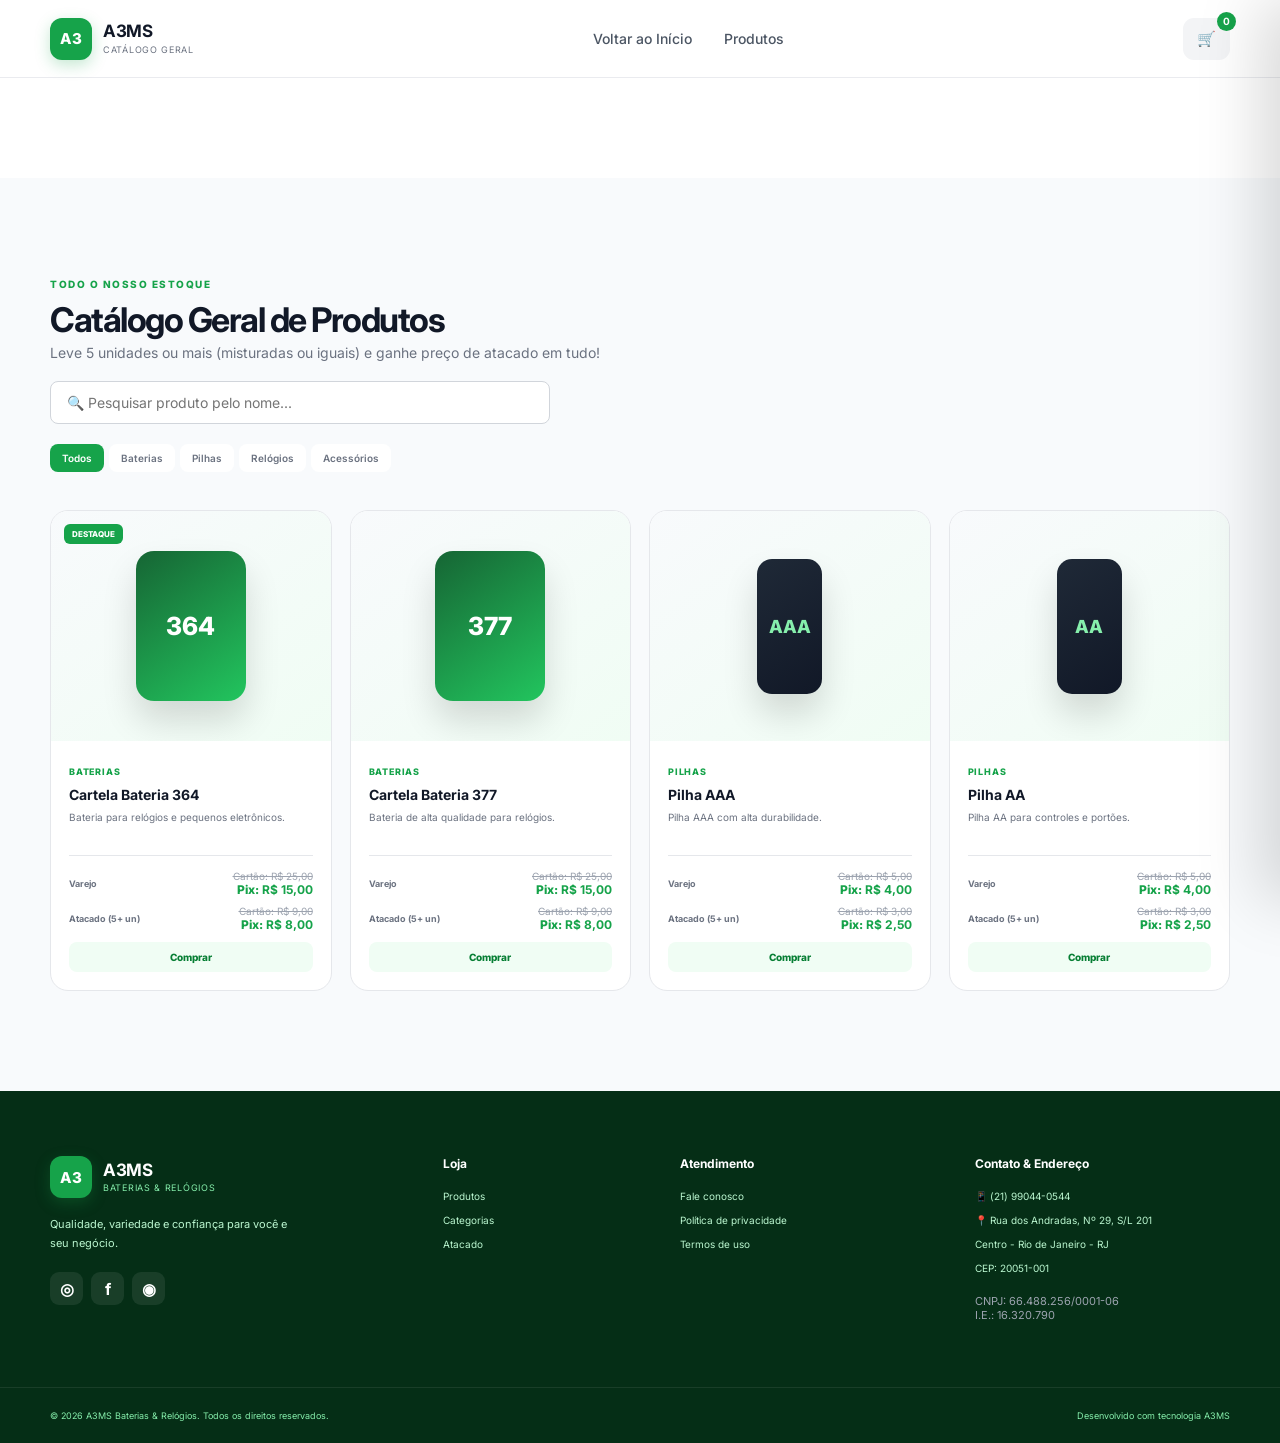
==== catalogo.html @ 42a54cc1 "Add files via upload" ====
<!DOCTYPE html>
<html lang="pt-BR">

<head>
    <meta charset="UTF-8">
    <meta name="viewport" content="width=device-width, initial-scale=1.0">
    <meta name="description" content="Catálogo Geral - A3MS Baterias e Relógios">
    <meta name="theme-color" content="#16a34a">

    <title>Catálogo Geral - A3MS Baterias & Relógios</title>

    <link rel="preconnect" href="https://fonts.googleapis.com">
    <link rel="preconnect" href="https://fonts.gstatic.com" crossorigin>
    <link href="https://fonts.googleapis.com/css2?family=Inter:wght@400;500;600;700;800&display=swap" rel="stylesheet">

    <link rel="stylesheet" href="style.css">
</head>

<body>

    <!-- HEADER -->
    <header class="header">
        <div class="container header-content">

            <a href="index.html" class="logo">
                <div class="logo-icon">A3</div>
                <div>
                    <strong>A3MS</strong>
                    <span>Catálogo Geral</span>
                </div>
            </a>

            <nav class="nav">
                <a href="index.html">Voltar ao Início</a>
                <a href="#produtos">Produtos</a>
            </nav>

            <div class="header-actions">
                <button class="cart-button" id="openCart">
                    🛒
                    <span class="cart-count" id="cartCount">0</span>
                </button>
            </div>

        </div>
    </header>

    <main id="produtos" style="padding-top: 100px;">

        <!-- SEÇÃO DE CATÁLOGO COM BARRA DE PESQUISA -->
        <section class="products section">

            <div class="container">

                <div class="section-heading" style="flex-direction: column; align-items: flex-start; gap: 20px;">
                    
                    <div>
                        <span class="section-label">TODO O NOSSO ESTOQUE</span>
                        <h2>Catálogo Geral de Produtos</h2>
                        <p style="color: #6b7280; font-size: 14px; margin-top: 4px;">
                            Leve 5 unidades ou mais (misturadas ou iguais) e ganhe preço de atacado em tudo!
                        </p>
                    </div>

                    <!-- BARRA DE PESQUISA DIRETA NO TOPO DO CATÁLOGO -->
                    <div style="width: 100%; max-width: 500px; position: relative;">
                        <input type="text" id="catalogoSearch" placeholder="🔍 Pesquisar produto pelo nome..." 
                            style="width: 100%; padding: 12px 16px; border: 1px solid #d1d5db; border-radius: 8px; font-size: 14px; outline: none; background: #fff;"
                            autocomplete="off">
                    </div>

                    <!-- FILTROS DE CATEGORIA -->
                    <div class="product-filters">
                        <button class="filter active" data-filter="todos">Todos</button>
                        <button class="filter" data-filter="baterias">Baterias</button>
                        <button class="filter" data-filter="pilhas">Pilhas</button>
                        <button class="filter" data-filter="relogios">Relógios</button>
                        <button class="filter" data-filter="acessorios">Acessórios</button>
                    </div>

                </div>


                <!-- =======================================================
                     LISTA DE PRODUTOS CADASTRADOS MANUALMENTE
                     (Para adicionar novos, basta duplicar o <article class="product-card">)
                ======================================================== -->
                <div class="products-grid" id="productsGrid">

                    <!-- PRODUTO 1 -->
                    <article class="product-card" data-category="baterias" data-name="Cartela Bateria 364">
                        <div class="product-image">
                            <span class="product-tag">Destaque</span>
                            <div class="product-placeholder battery-product"><span>364</span></div>
                            <button class="quick-add" data-id="1" title="Adicionar">+</button>
                        </div>
                        <div class="product-info">
                            <span class="product-category">Baterias</span>
                            <h3>Cartela Bateria 364</h3>
                            <p class="product-description">Bateria para relógios e pequenos eletrônicos.</p>
                            <div class="product-bottom">
                                <div class="price-container">
                                    <div class="price-type">
                                        <small>Varejo</small>
                                        <div class="price-box">
                                            <span class="price-card">Cartão: R$ 25,00</span>
                                            <span class="price-pix">Pix: <strong>R$ 15,00</strong></span>
                                        </div>
                                    </div>
                                    <div class="price-type">
                                        <small>Atacado (5+ un)</small>
                                        <div class="price-box">
                                            <span class="price-card">Cartão: R$ 9,00</span>
                                            <span class="price-pix">Pix: <strong>R$ 8,00</strong></span>
                                        </div>
                                    </div>
                                </div>
                                <button class="add-cart" data-id="1">Comprar</button>
                            </div>
                        </div>
                    </article>

                    <!-- PRODUTO 2 -->
                    <article class="product-card" data-category="baterias" data-name="Cartela Bateria 377">
                        <div class="product-image">
                            <div class="product-placeholder battery-product"><span>377</span></div>
                            <button class="quick-add" data-id="2" title="Adicionar">+</button>
                        </div>
                        <div class="product-info">
                            <span class="product-category">Baterias</span>
                            <h3>Cartela Bateria 377</h3>
                            <p class="product-description">Bateria de alta qualidade para relógios.</p>
                            <div class="product-bottom">
                                <div class="price-container">
                                    <div class="price-type">
                                        <small>Varejo</small>
                                        <div class="price-box">
                                            <span class="price-card">Cartão: R$ 25,00</span>
                                            <span class="price-pix">Pix: <strong>R$ 15,00</strong></span>
                                        </div>
                                    </div>
                                    <div class="price-type">
                                        <small>Atacado (5+ un)</small>
                                        <div class="price-box">
                                            <span class="price-card">Cartão: R$ 9,00</span>
                                            <span class="price-pix">Pix: <strong>R$ 8,00</strong></span>
                                        </div>
                                    </div>
                                </div>
                                <button class="add-cart" data-id="2">Comprar</button>
                            </div>
                        </div>
                    </article>

                    <!-- PRODUTO 3 -->
                    <article class="product-card" data-category="pilhas" data-name="Pilha AAA">
                        <div class="product-image">
                            <div class="product-placeholder aa-product"><span>AAA</span></div>
                            <button class="quick-add" data-id="7" title="Adicionar">+</button>
                        </div>
                        <div class="product-info">
                            <span class="product-category">Pilhas</span>
                            <h3>Pilha AAA</h3>
                            <p class="product-description">Pilha AAA com alta durabilidade.</p>
                            <div class="product-bottom">
                                <div class="price-container">
                                    <div class="price-type">
                                        <small>Varejo</small>
                                        <div class="price-box">
                                            <span class="price-card">Cartão: R$ 5,00</span>
                                            <span class="price-pix">Pix: <strong>R$ 4,00</strong></span>
                                        </div>
                                    </div>
                                    <div class="price-type">
                                        <small>Atacado (5+ un)</small>
                                        <div class="price-box">
                                            <span class="price-card">Cartão: R$ 3,00</span>
                                            <span class="price-pix">Pix: <strong>R$ 2,50</strong></span>
                                        </div>
                                    </div>
                                </div>
                                <button class="add-cart" data-id="7">Comprar</button>
                            </div>
                        </div>
                    </article>

                    <!-- PRODUTO 4 -->
                    <article class="product-card" data-category="pilhas" data-name="Pilha AA">
                        <div class="product-image">
                            <div class="product-placeholder aa-product"><span>AA</span></div>
                            <button class="quick-add" data-id="8" title="Adicionar">+</button>
                        </div>
                        <div class="product-info">
                            <span class="product-category">Pilhas</span>
                            <h3>Pilha AA</h3>
                            <p class="product-description">Pilha AA para controles e portões.</p>
                            <div class="product-bottom">
                                <div class="price-container">
                                    <div class="price-type">
                                        <small>Varejo</small>
                                        <div class="price-box">
                                            <span class="price-card">Cartão: R$ 5,00</span>
                                            <span class="price-pix">Pix: <strong>R$ 4,00</strong></span>
                                        </div>
                                    </div>
                                    <div class="price-type">
                                        <small>Atacado (5+ un)</small>
                                        <div class="price-box">
                                            <span class="price-card">Cartão: R$ 3,00</span>
                                            <span class="price-pix">Pix: <strong>R$ 2,50</strong></span>
                                        </div>
                                    </div>
                                </div>
                                <button class="add-cart" data-id="8">Comprar</button>
                            </div>
                        </div>
                    </article>

                </div>

            </div>

        </section>

    </main>

    <!-- FOOTER -->
    <footer class="footer">

        <div class="container footer-grid">

            <div class="footer-brand">

                <a href="#" class="logo footer-logo">

                    <div class="logo-icon">A3</div>

                    <div>
                        <strong>A3MS</strong>
                        <span>Baterias & Relógios</span>
                    </div>

                </a>

                <p>
                    Qualidade, variedade e confiança
                    para você e seu negócio.
                </p>

                <div class="socials">
                    <a href="https://instagram.com/A3MSBATERIAS_RELOGIOS" target="_blank" aria-label="Instagram">◎</a>
                    <a href="#" aria-label="Facebook">f</a>
                    <a href="https://wa.me/5521990440544" target="_blank" aria-label="WhatsApp">◉</a>
                </div>

            </div>


            <div class="footer-column">

                <h3>Loja</h3>

                <a href="#produtos">Produtos</a>
                <a href="#categorias">Categorias</a>
                <a href="#atacado">Atacado</a>

            </div>


            <div class="footer-column">

                <h3>Atendimento</h3>

                <a href="https://wa.me/5521990440544" target="_blank">Fale conosco</a>
                <a href="#">Política de privacidade</a>
                <a href="#">Termos de uso</a>

            </div>


            <div class="footer-column">

                <h3>Contato & Endereço</h3>

                <span>📱 (21) 99044-0544</span>
                <span>📍 Rua dos Andradas, Nº 29, S/L 201</span>
                <span>Centro - Rio de Janeiro - RJ</span>
                <span>CEP: 20051-001</span>
                <small style="display: block; margin-top: 8px; color: #9ca3af; font-size: 11px;">
                    CNPJ: 66.488.256/0001-06<br>
                    I.E.: 16.320.790
                </small>

            </div>

        </div>


        <div class="footer-bottom">

            <div class="container">

                <p>
                    © 2026 A3MS Baterias & Relógios. Todos os direitos reservados.
                </p>

                <p>
                    Desenvolvido com tecnologia A3MS
                </p>

            </div>

        </div>

    </footer>

    <!-- CART SIDEBAR -->
    <div class="cart-overlay" id="cartOverlay"></div>
    <aside class="cart-sidebar" id="cartSidebar">
        <div class="cart-header">
            <div>
                <span class="section-label">SEU PEDIDO</span>
                <h2>Carrinho</h2>
            </div>
            <button id="closeCart" class="close-cart">×</button>
        </div>
        <div class="cart-items" id="cartItems">
            <div class="empty-cart">
                <div class="empty-cart-icon">🛒</div>
                <h3>Seu carrinho está vazio</h3>
                <p>Adicione produtos para começar sua compra.</p>
                <button class="btn btn-primary" id="continueShopping">Continuar comprando</button>
            </div>
        </div>
        <div class="cart-footer">
            <div id="paymentSelectionContainer" style="margin-bottom: 12px; display: none;">
                <p style="font-size: 12px; font-weight: 600; margin-bottom: 6px; color: #374151;">Forma de pagamento:</p>
                <div style="display: flex; gap: 8px;">
                    <button type="button" id="payPixBtn" onclick="setPaymentMethod('pix')" style="flex: 1; padding: 8px; font-size: 12px; font-weight: 600; border: 1px solid #d1d5db; border-radius: 6px; background: #f3f4f6; color: #374151; cursor: pointer;">Pix / Dinheiro</button>
                    <button type="button" id="payCardBtn" onclick="setPaymentMethod('cartao')" style="flex: 1; padding: 8px; font-size: 12px; font-weight: 600; border: 1px solid #d1d5db; border-radius: 6px; background: #f3f4f6; color: #374151; cursor: pointer;">Cartão</button>
                </div>
            </div>
            <div class="cart-total">
                <span>Total</span>
                <strong id="cartTotal">R$ 0,00</strong>
            </div>
            <button class="checkout-btn" id="checkoutButton">Finalizar no WhatsApp</button>
        </div>
    </aside>

    <div class="toast" id="toast">
        <span>✓</span>
        <p>Produto adicionado ao carrinho!</p>
    </div>

    <!-- SCRIPT PRINCIPAL E SCRIPT ESPECÍFICO DE BUSCA DO CATÁLOGO -->
    <script src="script.js"></script>
    <script>
        // Script exclusivo para a barra de pesquisa do catálogo funcionar instantaneamente ao digitar
        const catalogoSearch = document.getElementById('catalogoSearch');
        if (catalogoSearch) {
            catalogoSearch.addEventListener('input', (e) => {
                const termo = e.target.value.toLowerCase().trim();
                const cards = document.querySelectorAll('#productsGrid .product-card');

                cards.forEach(card => {
                    const nome = card.getAttribute('data-name').toLowerCase();
                    const descricao = card.querySelector('.product-description').textContent.toLowerCase();
                    
                    if (nome.includes(termo) || descricao.includes(termo)) {
                        card.style.display = 'flex';
                    } else {
                        card.style.display = 'none';
                    }
                });
            });
        }
    </script>

</body>
</html>
---- style.css ----
:root {
    --green: #16a34a;
    --green-dark: #087f35;
    --green-light: #dcfce7;
    --green-soft: #f0fdf4;

    --black: #111827;
    --gray-900: #1f2937;
    --gray-700: #374151;
    --gray-600: #4b5563;
    --gray-500: #6b7280;
    --gray-400: #9ca3af;
    --gray-300: #d1d5db;
    --gray-200: #e5e7eb;
    --gray-100: #f3f4f6;

    --white: #ffffff;

    --shadow-sm: 0 2px 10px rgba(0, 0, 0, 0.05);
    --shadow: 0 10px 35px rgba(0, 0, 0, 0.08);
    --shadow-lg: 0 20px 60px rgba(0, 0, 0, 0.13);

    --radius: 18px;
    --transition: 0.25s ease;
}

* {
    margin: 0;
    padding: 0;
    box-sizing: border-box;
}

html {
    scroll-behavior: smooth;
}

body {
    font-family: "Inter", sans-serif;
    background: var(--white);
    color: var(--black);
    overflow-x: hidden;
}

button,
input {
    font-family: inherit;
}

button {
    cursor: pointer;
}

a {
    text-decoration: none;
    color: inherit;
}

.container {
    width: min(1180px, calc(100% - 40px));
    margin: 0 auto;
}

.section {
    padding: 100px 0;
}


/* =========================
   HEADER
========================= */

.header {
    position: sticky;
    top: 0;
    z-index: 1000;
    height: 78px;
    background: rgba(255, 255, 255, 0.95);
    backdrop-filter: blur(15px);
    border-bottom: 1px solid rgba(229, 231, 235, 0.8);
}

.header-content {
    height: 100%;
    display: flex;
    align-items: center;
    justify-content: space-between;
    gap: 30px;
}

.logo {
    display: flex;
    align-items: center;
    gap: 11px;
    flex-shrink: 0;
}

.logo-icon {
    width: 42px;
    height: 42px;
    border-radius: 12px;
    background: var(--green);
    color: white;
    display: flex;
    justify-content: center;
    align-items: center;
    font-weight: 800;
    font-size: 15px;
    box-shadow: 0 5px 15px rgba(22, 163, 74, 0.25);
}

.logo div:last-child {
    display: flex;
    flex-direction: column;
}

.logo strong {
    font-size: 17px;
    line-height: 1.1;
    letter-spacing: -0.4px;
}

.logo span {
    font-size: 9px;
    color: var(--gray-500);
    text-transform: uppercase;
    letter-spacing: 0.7px;
    margin-top: 3px;
}

.nav {
    display: flex;
    align-items: center;
    gap: 32px;
}

.nav a {
    color: var(--gray-600);
    font-size: 14px;
    font-weight: 500;
    transition: var(--transition);
}

.nav a:hover {
    color: var(--green);
}

.header-actions {
    display: flex;
    align-items: center;
    gap: 10px;
}

.search-button,
.cart-button {
    border: 0;
    background: var(--gray-100);
    color: var(--gray-700);
    height: 42px;
    border-radius: 11px;
    padding: 0 13px;
    display: flex;
    align-items: center;
    gap: 7px;
    font-size: 15px;
    transition: var(--transition);
}

.search-button:hover,
.cart-button:hover {
    background: var(--green-light);
    color: var(--green-dark);
}

.cart-button {
    position: relative;
    padding: 0 14px;
}

.cart-count {
    position: absolute;
    top: -6px;
    right: -6px;
    min-width: 19px;
    height: 19px;
    border-radius: 50%;
    background: var(--green);
    color: white;
    display: flex;
    justify-content: center;
    align-items: center;
    font-size: 10px;
    font-weight: 700;
}

.menu-button {
    display: none;
    width: 42px;
    height: 42px;
    border: 0;
    border-radius: 11px;
    background: var(--gray-100);
    font-size: 20px;
}


/* =========================
   MOBILE MENU
========================= */

.mobile-menu {
    display: none;
    position: fixed;
    top: 78px;
    left: 0;
    width: 100%;
    z-index: 999;
    background: white;
    border-bottom: 1px solid var(--gray-200);
    padding: 20px;
    box-shadow: var(--shadow);
}

.mobile-menu.active {
    display: flex;
    flex-direction: column;
}

.mobile-menu a {
    padding: 14px;
    border-radius: 10px;
    font-weight: 600;
}

.mobile-menu a:hover {
    background: var(--green-soft);
    color: var(--green);
}


/* =========================
   HERO
========================= */

.hero {
    min-height: 650px;
    background:
        radial-gradient(circle at 80% 40%, rgba(22, 163, 74, 0.10), transparent 30%),
        linear-gradient(180deg, #ffffff 0%, #f8fffa 100%);
    display: flex;
    align-items: center;
    overflow: hidden;
}

.hero-content {
    display: grid;
    grid-template-columns: 1fr 0.9fr;
    align-items: center;
    gap: 50px;
}

.hero-text {
    padding: 70px 0;
}

.hero-badge {
    display: inline-flex;
    align-items: center;
    gap: 8px;
    background: var(--green-light);
    color: var(--green-dark);
    padding: 8px 13px;
    border-radius: 50px;
    font-size: 12px;
    font-weight: 700;
    margin-bottom: 22px;
}

.pulse {
    width: 7px;
    height: 7px;
    background: var(--green);
    border-radius: 50%;
    box-shadow: 0 0 0 5px rgba(22, 163, 74, 0.12);
}

.hero h1 {
    max-width: 650px;
    font-size: clamp(44px, 5vw, 68px);
    line-height: 1.04;
    letter-spacing: -3px;
    font-weight: 800;
}

.hero h1 span {
    color: var(--green);
}

.hero p {
    max-width: 540px;
    margin-top: 24px;
    color: var(--gray-600);
    line-height: 1.8;
    font-size: 16px;
}

.hero-buttons {
    display: flex;
    align-items: center;
    gap: 12px;
    margin-top: 32px;
}

.btn {
    display: inline-flex;
    align-items: center;
    justify-content: center;
    gap: 10px;
    min-height: 48px;
    padding: 0 22px;
    border-radius: 12px;
    border: 1px solid transparent;
    font-size: 13px;
    font-weight: 700;
    transition: var(--transition);
}

.btn-primary {
    color: white;
    background: var(--green);
    box-shadow: 0 8px 22px rgba(22, 163, 74, 0.20);
}

.btn-primary:hover {
    background: var(--green-dark);
    transform: translateY(-2px);
    box-shadow: 0 12px 28px rgba(22, 163, 74, 0.28);
}

.btn-outline {
    color: var(--gray-700);
    border-color: var(--gray-300);
    background: white;
}

.btn-outline:hover {
    color: var(--green);
    border-color: var(--green);
}

.hero-info {
    display: flex;
    gap: 28px;
    margin-top: 38px;
}

.hero-info div {
    display: flex;
    align-items: center;
    gap: 8px;
    color: var(--gray-500);
    font-size: 11px;
}

.hero-info strong {
    color: var(--green);
}


/* HERO VISUAL */

.hero-visual {
    height: 500px;
    position: relative;
    display: flex;
    align-items: center;
    justify-content: center;
}

.hero-circle {
    position: absolute;
    width: 400px;
    height: 400px;
    border-radius: 50%;
    background: linear-gradient(145deg, #dcfce7, #f0fdf4);
    box-shadow:
        inset 0 0 0 1px rgba(22, 163, 74, 0.08),
        0 30px 80px rgba(22, 163, 74, 0.12);
}

.battery-card {
    position: absolute;
    width: 150px;
    height: 280px;
    border-radius: 23px;
    transform: rotate(-12deg);
    box-shadow: 0 30px 50px rgba(0, 0, 0, 0.18);
}

.battery-top {
    width: 54px;
    height: 20px;
    position: absolute;
    top: -12px;
    left: 50%;
    transform: translateX(-50%);
    border-radius: 6px 6px 2px 2px;
    background: #cbd5e1;
}

.battery-body {
    height: 100%;
    border-radius: 23px;
    padding: 50px 18px;
    display: flex;
    flex-direction: column;
    justify-content: center;
    text-align: center;
    background: linear-gradient(160deg, #166534, #16a34a);
    color: white;
}

.battery-body span {
    font-size: 12px;
    font-weight: 800;
    letter-spacing: 2px;
}

.battery-body strong {
    font-size: 27px;
    margin: 10px 0;
}

.battery-body small {
    font-size: 7px;
    opacity: 0.8;
    letter-spacing: 1px;
}

.battery-back {
    margin-left: -190px;
    margin-top: -30px;
    transform: rotate(-22deg);
    opacity: 0.9;
}

.battery-front {
    z-index: 3;
    margin-left: 70px;
    margin-top: 50px;
    transform: rotate(12deg);
}

.battery-front .battery-body {
    background: linear-gradient(160deg, #052e16, #15803d);
}

.floating-tag {
    position: absolute;
    z-index: 5;
    background: white;
    padding: 11px 15px;
    border-radius: 12px;
    box-shadow: var(--shadow);
    display: flex;
    align-items: center;
    gap: 8px;
    font-size: 11px;
    font-weight: 700;
    color: var(--gray-700);
    animation: float 4s ease-in-out infinite;
}

.tag-one {
    top: 70px;
    right: 30px;
}

.tag-two {
    bottom: 80px;
    left: 25px;
    animation-delay: 1s;
}

@keyframes float {
    0%, 100% {
        transform: translateY(0);
    }

    50% {
        transform: translateY(-10px);
    }
}


/* =========================
   BENEFITS
========================= */

.benefits {
    border-top: 1px solid var(--gray-200);
    border-bottom: 1px solid var(--gray-200);
    background: white;
}

.benefits-grid {
    display: grid;
    grid-template-columns: repeat(4, 1fr);
}

.benefit {
    display: flex;
    align-items: center;
    gap: 13px;
    padding: 25px 20px;
    border-right: 1px solid var(--gray-200);
}

.benefit:first-child {
    padding-left: 0;
}

.benefit:last-child {
    border-right: 0;
}

.benefit-icon {
    width: 40px;
    height: 40px;
    flex-shrink: 0;
    background: var(--green-soft);
    border-radius: 11px;
    display: flex;
    justify-content: center;
    align-items: center;
    font-size: 17px;
}

.benefit div:last-child {
    display: flex;
    flex-direction: column;
    gap: 4px;
}

.benefit strong {
    font-size: 12px;
}

.benefit span {
    font-size: 10px;
    color: var(--gray-500);
}


/* =========================
   SECTION HEADING
========================= */

.section-heading {
    display: flex;
    align-items: flex-end;
    justify-content: space-between;
    gap: 30px;
    margin-bottom: 38px;
}

.section-label {
    color: var(--green);
    font-size: 10px;
    font-weight: 800;
    letter-spacing: 1.5px;
    display: block;
    margin-bottom: 9px;
}

.section-label.light {
    color: #86efac;
}

.section-heading h2 {
    font-size: 34px;
    letter-spacing: -1.5px;
}

.see-all {
    color: var(--green);
    font-size: 12px;
    font-weight: 700;
}


/* =========================
   CATEGORIES
========================= */

.categories {
    background: white;
}

.categories-grid {
    display: grid;
    grid-template-columns: repeat(4, 1fr);
    gap: 15px;
}

.category-card {
    position: relative;
    text-align: left;
    min-height: 150px;
    border: 1px solid var(--gray-200);
    border-radius: var(--radius);
    background: white;
    padding: 20px;
    display: flex;
    flex-direction: column;
    justify-content: space-between;
    transition: var(--transition);
    overflow: hidden;
}

.category-card::after {
    content: "";
    position: absolute;
    width: 100px;
    height: 100px;
    border-radius: 50%;
    right: -50px;
    top: -50px;
    background: var(--green-soft);
    transition: var(--transition);
}

.category-card:hover {
    border-color: rgba(22, 163, 74, 0.35);
    transform: translateY(-5px);
    box-shadow: var(--shadow);
}

.category-card:hover::after {
    transform: scale(2);
}

.category-icon {
    position: relative;
    z-index: 2;
    width: 45px;
    height: 45px;
    border-radius: 13px;
    background: var(--green-soft);
    display: flex;
    justify-content: center;
    align-items: center;
    font-size: 21px;
    margin-bottom: 15px;
}

.category-card h3 {
    position: relative;
    z-index: 2;
    font-size: 14px;
    margin-bottom: 5px;
}

.category-card p {
    position: relative;
    z-index: 2;
    color: var(--gray-500);
    font-size: 10px;
}

.category-arrow {
    position: absolute;
    right: 20px;
    bottom: 19px;
    z-index: 3;
    color: var(--green);
    font-weight: 700;
}


/* =========================
   PRODUCTS
========================= */

.products {
    background: #f8fafc;
}

.product-filters {
    display: flex;
    gap: 5px;
    flex-wrap: wrap;
}

.filter {
    border: 0;
    background: white;
    color: var(--gray-500);
    padding: 8px 12px;
    border-radius: 8px;
    font-size: 10px;
    font-weight: 600;
    transition: var(--transition);
}

.filter:hover,
.filter.active {
    background: var(--green);
    color: white;
}

.products-grid {
    display: grid;
    grid-template-columns: repeat(4, 1fr);
    gap: 18px;
}

.product-card {
    background: white;
    border: 1px solid var(--gray-200);
    border-radius: var(--radius);
    overflow: hidden;
    transition: var(--transition);
}

.product-card:hover {
    transform: translateY(-5px);
    box-shadow: var(--shadow);
    border-color: rgba(22, 163, 74, 0.18);
}

.product-card.hidden {
    display: none;
}

.product-image {
    height: 230px;
    position: relative;
    background: linear-gradient(145deg, #f8fafc, #f0fdf4);
    display: flex;
    justify-content: center;
    align-items: center;
    overflow: hidden;
}

.product-tag {
    position: absolute;
    top: 13px;
    left: 13px;
    background: var(--green);
    color: white;
    padding: 5px 8px;
    border-radius: 6px;
    font-size: 8px;
    font-weight: 800;
    text-transform: uppercase;
    z-index: 3;
}

.product-placeholder {
    width: 110px;
    height: 150px;
    border-radius: 18px;
    display: flex;
    align-items: center;
    justify-content: center;
    font-weight: 800;
    box-shadow: 0 20px 35px rgba(0, 0, 0, 0.14);
    transition: var(--transition);
}

.product-card:hover .product-placeholder {
    transform: scale(1.06) rotate(-2deg);
}

.battery-product {
    background: linear-gradient(145deg, #166534, #22c55e);
    color: white;
}

.battery-product span {
    font-size: 25px;
}

.aa-product {
    width: 65px;
    height: 135px;
    border-radius: 15px;
    background: linear-gradient(145deg, #1f2937, #111827);
    color: #86efac;
}

.aa-product span {
    font-size: 18px;
}

.watch-product {
    width: 120px;
    height: 150px;
    border-radius: 45%;
    background: linear-gradient(145deg, #d1d5db, #6b7280);
    color: white;
    font-size: 50px;
}

.strap-product {
    width: 75px;
    height: 170px;
    border-radius: 25px;
    background: linear-gradient(90deg, #111827, #374151, #111827);
    color: white;
    font-size: 28px;
}

.box-product {
    width: 145px;
    height: 105px;
    border-radius: 15px;
    background: linear-gradient(145deg, #064e3b, #10b981);
    color: white;
    font-size: 38px;
}

.quick-add {
    position: absolute;
    right: 13px;
    bottom: 13px;
    width: 34px;
    height: 34px;
    border: 0;
    border-radius: 50%;
    background: white;
    color: var(--green);
    box-shadow: var(--shadow);
    font-size: 21px;
    line-height: 1;
    transition: var(--transition);
    opacity: 0;
    transform: translateY(5px);
}

.product-card:hover .quick-add {
    opacity: 1;
    transform: translateY(0);
}

.quick-add:hover {
    background: var(--green);
    color: white;
}

.product-info {
    padding: 18px;
}

.product-category {
    color: var(--green);
    font-size: 9px;
    font-weight: 800;
    text-transform: uppercase;
    letter-spacing: 0.8px;
}

.product-info h3 {
    font-size: 14px;
    margin-top: 7px;
}

.product-description {
    color: var(--gray-500);
    font-size: 10px;
    line-height: 1.5;
    margin-top: 7px;
    min-height: 30px;
}

/* Ajuste do container de preços */
.product-bottom {
    border-top: 1px solid var(--gray-200);
    margin-top: 15px;
    padding-top: 14px;
    display: flex;
    flex-direction: column;
    gap: 10px;
}

.price-container {
    display: flex;
    flex-direction: column;
    gap: 8px;
}

.price-type {
    display: flex;
    justify-content: space-between;
    align-items: center;
}

.price-type small {
    color: var(--gray-500);
    font-size: 9px;
    font-weight: 700;
}

.price-box {
    text-align: right;
}

/* Estilo Cartão (Riscado) */
.price-card {
    display: block;
    color: var(--gray-400);
    font-size: 10px;
    text-decoration: line-through;
}

/* Estilo Pix (Destacado) */
.price-pix {
    display: block;
    color: var(--green);
    font-size: 12px;
    font-weight: 800;
}

.price {
    display: flex;
    flex-direction: column;
}

.price small {
    color: var(--gray-400);
    font-size: 8px;
}

.price strong {
    color: var(--black);
    font-size: 17px;
    margin-top: 3px;
}

.add-cart {
    border: 0;
    background: var(--green-soft);
    color: var(--green-dark);
    padding: 9px 12px;
    border-radius: 8px;
    font-size: 10px;
    font-weight: 800;
    transition: var(--transition);
}

.add-cart:hover {
    background: var(--green);
    color: white;
}


/* =========================
   WHOLESALE
========================= */

.wholesale {
    background: white;
}

.wholesale-box {
    min-height: 420px;
    border-radius: 28px;
    overflow: hidden;
    background: linear-gradient(120deg, #052e16, #14532d);
    color: white;
    display: grid;
    grid-template-columns: 1.2fr 0.8fr;
    position: relative;
}

.wholesale-content {
    padding: 60px;
    position: relative;
    z-index: 2;
}

.wholesale-content h2 {
    font-size: 42px;
    line-height: 1.1;
    letter-spacing: -2px;
    max-width: 550px;
}

.wholesale-content h2 span {
    color: #4ade80;
}

.wholesale-content p {
    max-width: 570px;
    color: #bbf7d0;
    line-height: 1.8;
    font-size: 13px;
    margin-top: 20px;
}

.wholesale-features {
    display: flex;
    flex-direction: column;
    gap: 9px;
    margin-top: 25px;
}

.wholesale-features div {
    color: #dcfce7;
    font-size: 11px;
}

.wholesale-features strong {
    color: #4ade80;
    margin-right: 6px;
}

.whatsapp-btn {
    background: white;
    color: #166534;
    margin-top: 28px;
}

.whatsapp-btn:hover {
    background: #dcfce7;
    transform: translateY(-2px);
}

.wholesale-visual {
    position: relative;
    display: flex;
    align-items: center;
    justify-content: center;
}

.wholesale-circle {
    width: 300px;
    height: 300px;
    border-radius: 50%;
    border: 1px solid rgba(134, 239, 172, 0.18);
    background: rgba(255, 255, 255, 0.04);
    position: relative;
}

.mini-battery,
.mini-watch {
    position: absolute;
    width: 100px;
    height: 100px;
    border-radius: 25px;
    display: flex;
    justify-content: center;
    align-items: center;
    background: rgba(255, 255, 255, 0.1);
    backdrop-filter: blur(8px);
    font-size: 45px;
    box-shadow: 0 20px 30px rgba(0, 0, 0, 0.18);
}

.mini-battery {
    top: 35px;
    left: 35px;
    transform: rotate(-15deg);
}

.mini-watch {
    bottom: 35px;
    right: 35px;
    transform: rotate(15deg);
}

.mini-battery.two {
    top: 100px;
    right: 20px;
    left: auto;
    transform: rotate(15deg);
    width: 70px;
    height: 70px;
    font-size: 30px;
}


/* =========================
   CTA
========================= */

.cta {
    padding-top: 0;
}

.cta-box {
    border: 1px solid var(--gray-200);
    border-radius: 20px;
    padding: 40px;
    display: flex;
    align-items: center;
    justify-content: space-between;
    gap: 30px;
}

.cta-box h2 {
    font-size: 28px;
    margin-bottom: 6px;
}

.cta-box p {
    color: var(--gray-500);
    font-size: 12px;
}


/* =========================
   FOOTER
========================= */

.footer {
    background: #052e16;
    color: white;
}

.footer-grid {
    padding: 65px 0;
    display: grid;
    grid-template-columns: 1.8fr 1fr 1.3fr 1.3fr;
    gap: 40px;
}

.footer-logo {
    color: white;
}

.footer-logo span {
    color: #86efac;
}

.footer-brand p {
    color: #bbf7d0;
    font-size: 11px;
    line-height: 1.7;
    max-width: 250px;
    margin-top: 17px;
}

.socials {
    display: flex;
    gap: 8px;
    margin-top: 20px;
}

.socials a {
    width: 33px;
    height: 33px;
    display: flex;
    justify-content: center;
    align-items: center;
    background: rgba(255, 255, 255, 0.08);
    border-radius: 9px;
    font-weight: 700;
    transition: var(--transition);
}

.socials a:hover {
    background: var(--green);
}

.footer-column {
    display: flex;
    flex-direction: column;
    gap: 12px;
}

.footer-column h3 {
    font-size: 12px;
    margin-bottom: 7px;
}

.footer-column a,
.footer-column span {
    color: #bbf7d0;
    font-size: 10px;
}

.footer-column a:hover {
    color: white;
}

.footer-bottom {
    border-top: 1px solid rgba(255, 255, 255, 0.08);
}

.footer-bottom .container {
    min-height: 55px;
    display: flex;
    align-items: center;
    justify-content: space-between;
    gap: 20px;
}

.footer-bottom p {
    color: #86efac;
    font-size: 9px;
}


/* =========================
   CART
========================= */

.cart-overlay {
    position: fixed;
    inset: 0;
    background: rgba(0, 0, 0, 0.4);
    z-index: 1998;
    opacity: 0;
    visibility: hidden;
    transition: var(--transition);
}

.cart-overlay.active {
    opacity: 1;
    visibility: visible;
}

.cart-sidebar {
    position: fixed;
    z-index: 1999;
    top: 0;
    right: 0;
    height: 100vh;
    width: min(420px, 100%);
    background: white;
    transform: translateX(100%);
    transition: transform 0.35s ease;
    display: flex;
    flex-direction: column;
    box-shadow: -20px 0 60px rgba(0, 0, 0, 0.15);
}

.cart-sidebar.active {
    transform: translateX(0);
}

.cart-header {
    padding: 25px;
    border-bottom: 1px solid var(--gray-200);
    display: flex;
    align-items: center;
    justify-content: space-between;
}

.cart-header h2 {
    font-size: 24px;
}

.close-cart {
    width: 38px;
    height: 38px;
    border: 0;
    background: var(--gray-100);
    border-radius: 10px;
    font-size: 25px;
    color: var(--gray-600);
}

.cart-items {
    flex: 1;
    overflow-y: auto;
    padding: 20px;
}

.empty-cart {
    height: 100%;
    display: flex;
    align-items: center;
    justify-content: center;
    flex-direction: column;
    text-align: center;
    padding: 30px;
}

.empty-cart-icon {
    width: 70px;
    height: 70px;
    border-radius: 50%;
    background: var(--green-soft);
    display: flex;
    justify-content: center;
    align-items: center;
    font-size: 28px;
    margin-bottom: 20px;
}

.empty-cart h3 {
    font-size: 16px;
}

.empty-cart p {
    color: var(--gray-500);
    font-size: 11px;
    margin: 8px 0 20px;
}

.cart-item {
    display: grid;
    grid-template-columns: 60px 1fr auto;
    gap: 12px;
    padding: 14px 0;
    border-bottom: 1px solid var(--gray-200);
}

.cart-item-image {
    width: 60px;
    height: 60px;
    border-radius: 12px;
    background: var(--green-soft);
    display: flex;
    align-items: center;
    justify-content: center;
    font-size: 23px;
}

.cart-item-info h4 {
    font-size: 12px;
}

.cart-item-info p {
    color: var(--green);
    font-size: 11px;
    font-weight: 700;
    margin-top: 4px;
}

.quantity-controls {
    display: flex;
    align-items: center;
    gap: 7px;
    margin-top: 8px;
}

.quantity-controls button {
    width: 23px;
    height: 23px;
    border: 1px solid var(--gray-200);
    background: white;
    border-radius: 6px;
}

.quantity-controls span {
    font-size: 10px;
    min-width: 15px;
    text-align: center;
}

.remove-item {
    border: 0;
    background: transparent;
    color: #ef4444;
    font-size: 11px;
}

.cart-footer {
    padding: 20px;
    border-top: 1px solid var(--gray-200);
}

.cart-total {
    display: flex;
    justify-content: space-between;
    align-items: center;
    margin-bottom: 15px;
}

.cart-total span {
    color: var(--gray-500);
    font-size: 12px;
}

.cart-total strong {
    font-size: 22px;
}

.checkout-btn {
    width: 100%;
    height: 50px;
    border: 0;
    border-radius: 12px;
    background: var(--green);
    color: white;
    font-weight: 800;
}

.checkout-btn:hover {
    background: var(--green-dark);
}

.cart-footer small {
    display: block;
    text-align: center;
    color: var(--gray-400);
    font-size: 9px;
    margin-top: 10px;
}


/* =========================
   SEARCH
========================= */

.search-overlay {
    position: fixed;
    inset: 0;
    z-index: 2000;
    background: rgba(0, 0, 0, 0.5);
    backdrop-filter: blur(5px);
    display: flex;
    justify-content: center;
    align-items: flex-start;
    padding-top: 100px;
    opacity: 0;
    visibility: hidden;
    transition: var(--transition);
}

.search-overlay.active {
    opacity: 1;
    visibility: visible;
}

.search-box {
    position: relative;
    width: min(650px, calc(100% - 30px));
    background: white;
    border-radius: 20px;
    padding: 30px;
    box-shadow: var(--shadow-lg);
}

.search-box h2 {
    font-size: 22px;
    margin-bottom: 20px;
}

.close-search {
    position: absolute;
    top: 20px;
    right: 20px;
    width: 35px;
    height: 35px;
    border: 0;
    border-radius: 9px;
    background: var(--gray-100);
    font-size: 22px;
}

.search-input-wrapper {
    height: 52px;
    border: 1px solid var(--gray-300);
    border-radius: 12px;
    display: flex;
    align-items: center;
    gap: 10px;
    padding: 0 15px;
}

.search-input-wrapper:focus-within {
    border-color: var(--green);
}

.search-input-wrapper span {
    font-size: 20px;
}

.search-input-wrapper input {
    width: 100%;
    height: 100%;
    border: 0;
    outline: 0;
    font-size: 13px;
}

.search-results {
    max-height: 300px;
    overflow-y: auto;
    margin-top: 15px;
}

.search-result {
    display: flex;
    justify-content: space-between;
    align-items: center;
    padding: 12px;
    border-radius: 10px;
    cursor: pointer;
}

.search-result:hover {
    background: var(--green-soft);
}

.search-result strong {
    font-size: 12px;
}

.search-result span {
    color: var(--green);
    font-size: 11px;
    font-weight: 700;
}

.no-results {
    padding: 25px;
    text-align: center;
    color: var(--gray-500);
    font-size: 12px;
}


/* =========================
   WHATSAPP
========================= */

.whatsapp-float {
    position: fixed;
    right: 22px;
    bottom: 22px;
    width: 55px;
    height: 55px;
    z-index: 1000;
    background: #22c55e;
    color: white;
    border-radius: 50%;
    display: flex;
    justify-content: center;
    align-items: center;
    font-size: 23px;
    box-shadow: 0 10px 30px rgba(34, 197, 94, 0.35);
    transition: var(--transition);
}

.whatsapp-float:hover {
    transform: translateY(-4px) scale(1.04);
}


/* =========================
   TOAST
========================= */

.toast {
    position: fixed;
    bottom: 25px;
    left: 50%;
    z-index: 3000;
    transform: translate(-50%, 100px);
    opacity: 0;
    background: #111827;
    color: white;
    border-radius: 12px;
    padding: 13px 17px;
    display: flex;
    align-items: center;
    gap: 9px;
    box-shadow: var(--shadow-lg);
    transition: 0.3s ease;
    pointer-events: none;
}

.toast.active {
    transform: translate(-50%, 0);
    opacity: 1;
}

.toast span {
    width: 22px;
    height: 22px;
    background: var(--green);
    border-radius: 50%;
    display: flex;
    justify-content: center;
    align-items: center;
    font-size: 11px;
}

.toast p {
    font-size: 11px;
}


/* =========================
   RESPONSIVE
========================= */

@media (max-width: 1000px) {

    .nav {
        gap: 18px;
    }

    .products-grid {
        grid-template-columns: repeat(3, 1fr);
    }

    .categories-grid {
        grid-template-columns: repeat(2, 1fr);
    }

    .hero-content {
        grid-template-columns: 1fr 0.8fr;
    }

    .hero h1 {
        font-size: 50px;
    }

    .benefits-grid {
        grid-template-columns: repeat(2, 1fr);
    }

    .benefit:nth-child(2) {
        border-right: 0;
    }

    .benefit:nth-child(3),
    .benefit:nth-child(4) {
        border-top: 1px solid var(--gray-200);
    }

    .wholesale-content {
        padding: 45px;
    }

    .wholesale-content h2 {
        font-size: 34px;
    }
}


@media (max-width: 760px) {

    .container {
        width: min(100% - 28px, 600px);
    }

    .section {
        padding: 70px 0;
    }

    .header {
        height: 70px;
    }

    .nav {
        display: none;
    }

    .menu-button {
        display: block;
    }

    .search-text {
        display: none;
    }

    .search-button,
    .cart-button,
    .menu-button {
        width: 39px;
        height: 39px;
        justify-content: center;
        padding: 0;
    }

    .hero {
        min-height: auto;
    }

    .hero-content {
        grid-template-columns: 1fr;
        gap: 10px;
    }

    .hero-text {
        padding: 70px 0 20px;
    }

    .hero h1 {
        font-size: 45px;
        letter-spacing: -2px;
    }

    .hero-visual {
        height: 390px;
        margin-top: 0;
    }

    .hero-circle {
        width: 300px;
        height: 300px;
    }

    .battery-card {
        width: 110px;
        height: 220px;
    }

    .battery-back {
        margin-left: -130px;
    }

    .battery-front {
        margin-left: 50px;
    }

    .floating-tag {
        font-size: 9px;
    }

    .tag-one {
        right: 0;
    }

    .tag-two {
        left: 0;
    }

    .hero-buttons {
        flex-direction: column;
        align-items: stretch;
    }

    .hero-info {
        flex-direction: column;
        gap: 10px;
    }

    .benefits-grid {
        grid-template-columns: 1fr;
    }

    .benefit,
    .benefit:first-child {
        border-right: 0;
        border-bottom: 1px solid var(--gray-200);
        padding: 17px 0;
    }

    .benefit:last-child {
        border-bottom: 0;
    }

    .section-heading {
        flex-direction: column;
        align-items: flex-start;
    }

    .section-heading h2 {
        font-size: 29px;
    }

    .product-filters {
        width: 100%;
        overflow-x: auto;
        flex-wrap: nowrap;
        padding-bottom: 5px;
    }

    .filter {
        white-space: nowrap;
    }

    .products-grid {
        grid-template-columns: repeat(2, 1fr);
        gap: 12px;
    }

    .product-image {
        height: 190px;
    }

    .product-placeholder {
        transform: scale(0.85);
    }

    .product-info {
        padding: 14px;
    }

    .product-info h3 {
        font-size: 12px;
    }

    .product-description {
        font-size: 9px;
    }

    .price strong {
        font-size: 14px;
    }

    .add-cart {
        padding: 8px 9px;
        font-size: 9px;
    }

    .wholesale-box {
        grid-template-columns: 1fr;
    }

    .wholesale-content {
        padding: 40px 25px;
    }

    .wholesale-content h2 {
        font-size: 32px;
    }

    .wholesale-visual {
        height: 280px;
        padding-bottom: 40px;
    }

    .wholesale-circle {
        width: 220px;
        height: 220px;
    }

    .mini-battery,
    .mini-watch {
        width: 75px;
        height: 75px;
        font-size: 30px;
    }

    .mini-battery {
        top: 25px;
        left: 25px;
    }

    .mini-watch {
        bottom: 25px;
        right: 25px;
    }

    .cta-box {
        padding: 28px;
        flex-direction: column;
        align-items: flex-start;
    }

    .footer-grid {
        grid-template-columns: 1fr 1fr;
    }

    .footer-brand {
        grid-column: 1 / -1;
    }

    .footer-bottom .container {
        padding: 15px 0;
        flex-direction: column;
        align-items: flex-start;
    }

}


@media (max-width: 430px) {

    .logo strong {
        font-size: 15px;
    }

    .logo span {
        font-size: 8px;
    }

    .logo-icon {
        width: 38px;
        height: 38px;
    }

    .hero h1 {
        font-size: 39px;
    }

    .products-grid {
        grid-template-columns: 1fr 1fr;
    }

    .product-image {
        height: 165px;
    }

    .quick-add {
        opacity: 1;
        transform: none;
    }

    .footer-grid {
        grid-template-columns: 1fr;
    }

    .footer-brand {
        grid-column: auto;
    }

    .whatsapp-float {
        width: 50px;
        height: 50px;
        right: 15px;
        bottom: 15px;
    }
}
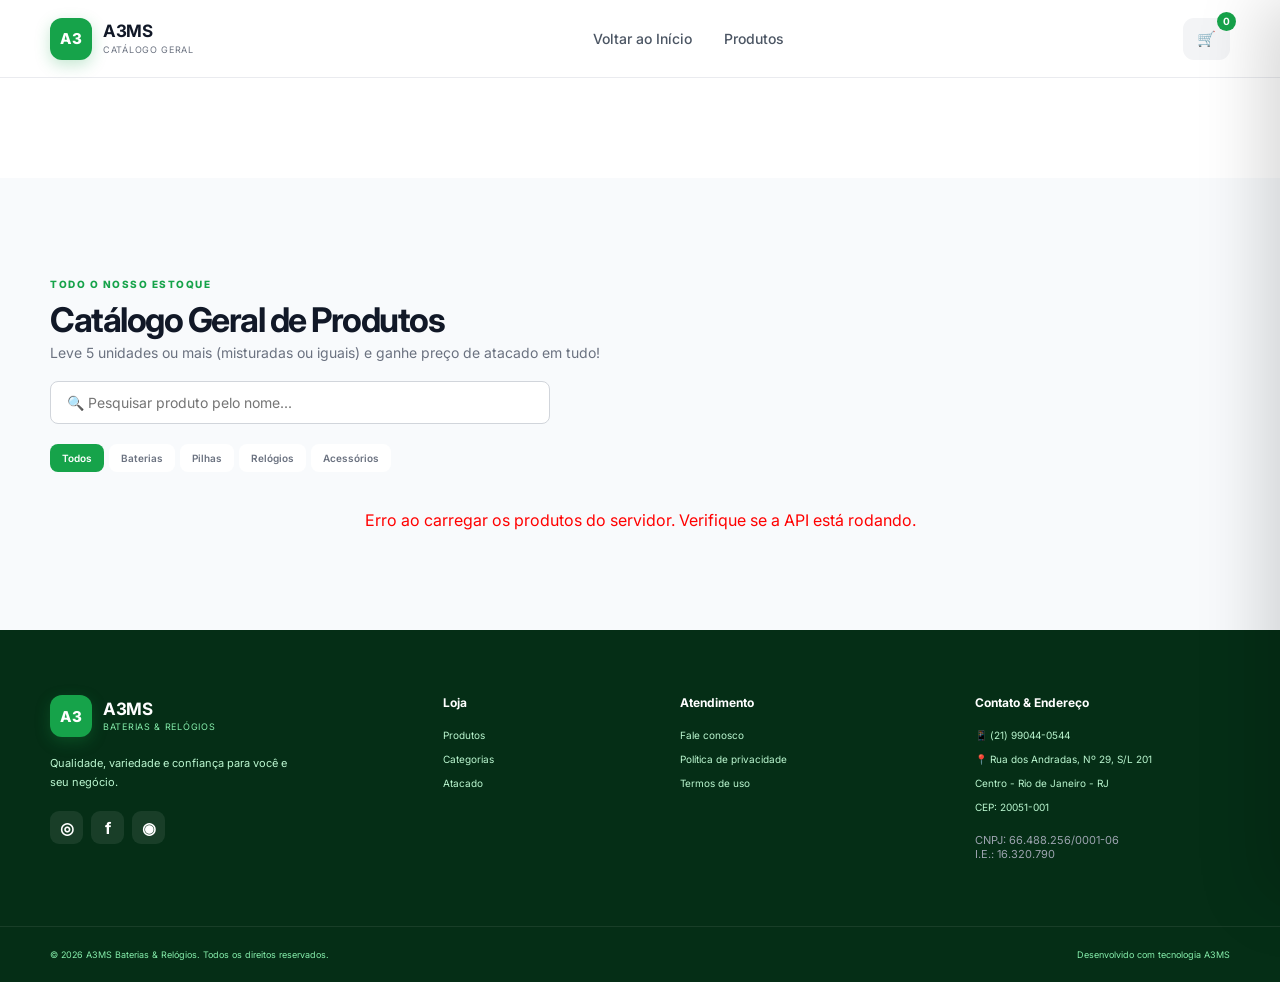
==== commit f901a04f: "Add files via upload" ====
--- a/catalogo.html
+++ b/catalogo.html
@@ -53,7 +53,7 @@
             <div class="container">
 
                 <div class="section-heading" style="flex-direction: column; align-items: flex-start; gap: 20px;">
-                    
+
                     <div>
                         <span class="section-label">TODO O NOSSO ESTOQUE</span>
                         <h2>Catálogo Geral de Produtos</h2>
@@ -64,7 +64,7 @@
 
                     <!-- BARRA DE PESQUISA DIRETA NO TOPO DO CATÁLOGO -->
                     <div style="width: 100%; max-width: 500px; position: relative;">
-                        <input type="text" id="catalogoSearch" placeholder="🔍 Pesquisar produto pelo nome..." 
+                        <input type="text" id="catalogoSearch" placeholder="🔍 Pesquisar produto pelo nome..."
                             style="width: 100%; padding: 12px 16px; border: 1px solid #d1d5db; border-radius: 8px; font-size: 14px; outline: none; background: #fff;"
                             autocomplete="off">
                     </div>
@@ -88,10 +88,17 @@
                 <div class="products-grid" id="productsGrid">
 
                     <!-- PRODUTO 1 -->
+                    <!-- PRODUTO 1 -->
                     <article class="product-card" data-category="baterias" data-name="Cartela Bateria 364">
-                        <div class="product-image">
-                            <span class="product-tag">Destaque</span>
-                            <div class="product-placeholder battery-product"><span>364</span></div>
+                        <div class="product-image"
+                            style="position: relative; overflow: hidden; height: 200px; background: #f3f4f6;">
+                            <span class="product-tag"
+                                style="position: absolute; top: 10px; left: 10px; z-index: 2;">Destaque</span>
+
+                            <!-- IMAGEM REAL DA PASTA -->
+                            <img src="fotosProdutos/364.png" alt="Cartela Bateria 364"
+                                style="width: 100%; height: 100%; object-fit: cover; display: block;">
+
                             <button class="quick-add" data-id="1" title="Adicionar">+</button>
                         </div>
                         <div class="product-info">
@@ -122,8 +129,12 @@
 
                     <!-- PRODUTO 2 -->
                     <article class="product-card" data-category="baterias" data-name="Cartela Bateria 377">
-                        <div class="product-image">
-                            <div class="product-placeholder battery-product"><span>377</span></div>
+                        <div class="product-image"
+                            style="position: relative; overflow: hidden; height: 200px; background: #f3f4f6;">
+                            <!-- IMAGEM REAL DA PASTA -->
+                            <img src="fotosProdutos/377.png" alt="Cartela Bateria 377"
+                                style="width: 100%; height: 100%; object-fit: cover; display: block;">
+
                             <button class="quick-add" data-id="2" title="Adicionar">+</button>
                         </div>
                         <div class="product-info">
@@ -153,65 +164,73 @@
                     </article>
 
                     <!-- PRODUTO 3 -->
-                    <article class="product-card" data-category="pilhas" data-name="Pilha AAA">
-                        <div class="product-image">
-                            <div class="product-placeholder aa-product"><span>AAA</span></div>
-                            <button class="quick-add" data-id="7" title="Adicionar">+</button>
+                    <article class="product-card" data-category="baterias" data-name="Pilha AAA Dura Cell">
+                        <div class="product-image"
+                            style="position: relative; overflow: hidden; height: 200px; background: #f3f4f6;">
+                            <!-- IMAGEM REAL DA PASTA -->
+                            <img src="fotosProdutos/duraaa.png" alt="Cartela Bateria 395"
+                                style="width: 100%; height: 100%; object-fit: cover; display: block;">
+
+                            <button class="quick-add" data-id="3" title="Adicionar">+</button>
                         </div>
                         <div class="product-info">
-                            <span class="product-category">Pilhas</span>
-                            <h3>Pilha AAA</h3>
-                            <p class="product-description">Pilha AAA com alta durabilidade.</p>
+                            <span class="product-category">Baterias</span>
+                            <h3>Pilha DuraCell AAA</h3>
+                            <p class="product-description">Bateria de alta performance.</p>
                             <div class="product-bottom">
                                 <div class="price-container">
                                     <div class="price-type">
                                         <small>Varejo</small>
                                         <div class="price-box">
+                                            <span class="price-card">Cartão: R$ 28,00</span>
+                                            <span class="price-pix">Pix: <strong>R$ 18,00</strong></span>
+                                        </div>
+                                    </div>
+                                    <div class="price-type">
+                                        <small>Atacado (5+ un)</small>
+                                        <div class="price-box">
+                                            <span class="price-card">Cartão: R$ 10,00</span>
+                                            <span class="price-pix">Pix: <strong>R$ 9,00</strong></span>
+                                        </div>
+                                    </div>
+                                </div>
+                                <button class="add-cart" data-id="3">Comprar</button>
+                            </div>
+                        </div>
+                    </article>
+
+                    <!-- PRODUTO 4 -->
+                    <article class="product-card" data-category="baterias" data-name="DuraCell AA">
+                        <div class="product-image"
+                            style="position: relative; overflow: hidden; height: 200px; background: #f3f4f6;">
+                            <!-- IMAGEM REAL DA PASTA -->
+                            <img src="fotosProdutos/duraa.png" alt="Cartela Bateria 2032"
+                                style="width: 100%; height: 100%; object-fit: cover; display: block;">
+
+                            <button class="quick-add" data-id="4" title="Adicionar">+</button>
+                        </div>
+                        <div class="product-info">
+                            <span class="product-category">Baterias</span>
+                            <h3>DuraCell AA</h3>
+                            <p class="product-description">Bateria moeda de lítio de longa duração.</p>
+                            <div class="product-bottom">
+                                <div class="price-container">
+                                    <div class="price-type">
+                                        <small>Varejo</small>
+                                        <div class="price-box">
+                                            <span class="price-card">Cartão: R$ 10,00</span>
+                                            <span class="price-pix">Pix: <strong>R$ 7,00</strong></span>
+                                        </div>
+                                    </div>
+                                    <div class="price-type">
+                                        <small>Atacado (5+ un)</small>
+                                        <div class="price-box">
                                             <span class="price-card">Cartão: R$ 5,00</span>
                                             <span class="price-pix">Pix: <strong>R$ 4,00</strong></span>
                                         </div>
                                     </div>
-                                    <div class="price-type">
-                                        <small>Atacado (5+ un)</small>
-                                        <div class="price-box">
-                                            <span class="price-card">Cartão: R$ 3,00</span>
-                                            <span class="price-pix">Pix: <strong>R$ 2,50</strong></span>
-                                        </div>
-                                    </div>
                                 </div>
-                                <button class="add-cart" data-id="7">Comprar</button>
-                            </div>
-                        </div>
-                    </article>
-
-                    <!-- PRODUTO 4 -->
-                    <article class="product-card" data-category="pilhas" data-name="Pilha AA">
-                        <div class="product-image">
-                            <div class="product-placeholder aa-product"><span>AA</span></div>
-                            <button class="quick-add" data-id="8" title="Adicionar">+</button>
-                        </div>
-                        <div class="product-info">
-                            <span class="product-category">Pilhas</span>
-                            <h3>Pilha AA</h3>
-                            <p class="product-description">Pilha AA para controles e portões.</p>
-                            <div class="product-bottom">
-                                <div class="price-container">
-                                    <div class="price-type">
-                                        <small>Varejo</small>
-                                        <div class="price-box">
-                                            <span class="price-card">Cartão: R$ 5,00</span>
-                                            <span class="price-pix">Pix: <strong>R$ 4,00</strong></span>
-                                        </div>
-                                    </div>
-                                    <div class="price-type">
-                                        <small>Atacado (5+ un)</small>
-                                        <div class="price-box">
-                                            <span class="price-card">Cartão: R$ 3,00</span>
-                                            <span class="price-pix">Pix: <strong>R$ 2,50</strong></span>
-                                        </div>
-                                    </div>
-                                </div>
-                                <button class="add-cart" data-id="8">Comprar</button>
+                                <button class="add-cart" data-id="4">Comprar</button>
                             </div>
                         </div>
                     </article>
@@ -334,10 +353,14 @@
         </div>
         <div class="cart-footer">
             <div id="paymentSelectionContainer" style="margin-bottom: 12px; display: none;">
-                <p style="font-size: 12px; font-weight: 600; margin-bottom: 6px; color: #374151;">Forma de pagamento:</p>
+                <p style="font-size: 12px; font-weight: 600; margin-bottom: 6px; color: #374151;">Forma de pagamento:
+                </p>
                 <div style="display: flex; gap: 8px;">
-                    <button type="button" id="payPixBtn" onclick="setPaymentMethod('pix')" style="flex: 1; padding: 8px; font-size: 12px; font-weight: 600; border: 1px solid #d1d5db; border-radius: 6px; background: #f3f4f6; color: #374151; cursor: pointer;">Pix / Dinheiro</button>
-                    <button type="button" id="payCardBtn" onclick="setPaymentMethod('cartao')" style="flex: 1; padding: 8px; font-size: 12px; font-weight: 600; border: 1px solid #d1d5db; border-radius: 6px; background: #f3f4f6; color: #374151; cursor: pointer;">Cartão</button>
+                    <button type="button" id="payPixBtn" onclick="setPaymentMethod('pix')"
+                        style="flex: 1; padding: 8px; font-size: 12px; font-weight: 600; border: 1px solid #d1d5db; border-radius: 6px; background: #f3f4f6; color: #374151; cursor: pointer;">Pix
+                        / Dinheiro</button>
+                    <button type="button" id="payCardBtn" onclick="setPaymentMethod('cartao')"
+                        style="flex: 1; padding: 8px; font-size: 12px; font-weight: 600; border: 1px solid #d1d5db; border-radius: 6px; background: #f3f4f6; color: #374151; cursor: pointer;">Cartão</button>
                 </div>
             </div>
             <div class="cart-total">
@@ -366,7 +389,7 @@
                 cards.forEach(card => {
                     const nome = card.getAttribute('data-name').toLowerCase();
                     const descricao = card.querySelector('.product-description').textContent.toLowerCase();
-                    
+
                     if (nome.includes(termo) || descricao.includes(termo)) {
                         card.style.display = 'flex';
                     } else {
@@ -378,4 +401,5 @@
     </script>
 
 </body>
+
 </html>
--- a/style.css
+++ b/style.css
@@ -1910,4 +1910,120 @@
         right: 15px;
         bottom: 15px;
     }
+}
+
+/* Estilos da Seção Equipe A3MS e Benefícios */
+.team-section {
+    padding: 40px 20px;
+    text-align: center;
+    background: #121212;
+    color: #ffffff;
+    margin: 0 auto 30px auto;
+    max-width: 1200px;
+    border-radius: 12px;
+    border: 1px solid #2a2a2a;
+    box-shadow: 0 8px 24px rgba(0, 0, 0, 0.4);
+}
+
+.team-section h2 {
+    font-size: 2rem;
+    margin-bottom: 15px;
+    color: #f3f4f6;
+    font-weight: 700;
+}
+
+.team-image-container {
+    max-width: 600px;
+    height: 350px;
+    margin: 0 auto 15px auto;
+    overflow: hidden;
+    border-radius: 8px;
+    box-shadow: 0 4px 12px rgba(0, 0, 0, 0.3);
+    border: 1px solid #333333;
+}
+
+.team-image-container img {
+    width: 100%;
+    height: 100%;
+    display: block;
+    object-fit: cover;
+    transition: transform 0.3s ease;
+}
+
+.team-image-container img:hover {
+    transform: scale(1.02);
+}
+
+.team-subtitle {
+    font-size: 1.1rem;
+    color: #d1d5db;
+    margin-bottom: 25px;
+}
+
+/* Grade de Benefícios */
+.benefits-grid {
+    display: grid;
+    grid-template-columns: repeat(auto-fit, minmax(220px, 1fr));
+    gap: 15px;
+    margin-top: 20px;
+    text-align: left;
+}
+
+.benefit-item {
+    background: #1a1a1a;
+    border: 1px solid #2a2a2a;
+    padding: 15px;
+    border-radius: 8px;
+    display: flex;
+    align-items: center;
+    gap: 12px;
+    transition: border-color 0.3s ease;
+}
+
+.benefit-item:hover {
+    border-color: #3b82f6;
+}
+
+.benefit-icon {
+    font-size: 1.8rem;
+    background: #262626;
+    padding: 10px;
+    border-radius: 6px;
+    display: flex;
+    align-items: center;
+    justify-content: center;
+}
+
+.benefit-item h3 {
+    font-size: 0.95rem;
+    color: #ffffff;
+    margin: 0 0 4px 0;
+    font-weight: 600;
+}
+
+.benefit-item p {
+    font-size: 0.82rem;
+    color: #9ca3af;
+    margin: 0;
+    line-height: 1.3;
+}
+
+/* Responsivo para celulares */
+@media (max-width: 768px) {
+    .team-section {
+        padding: 25px 15px;
+        margin: 0 15px 25px 15px;
+    }
+
+    .team-section h2 {
+        font-size: 1.6rem;
+    }
+
+    .team-image-container {
+        height: 220px;
+    }
+
+    .benefits-grid {
+        grid-template-columns: 1fr;
+    }
 }
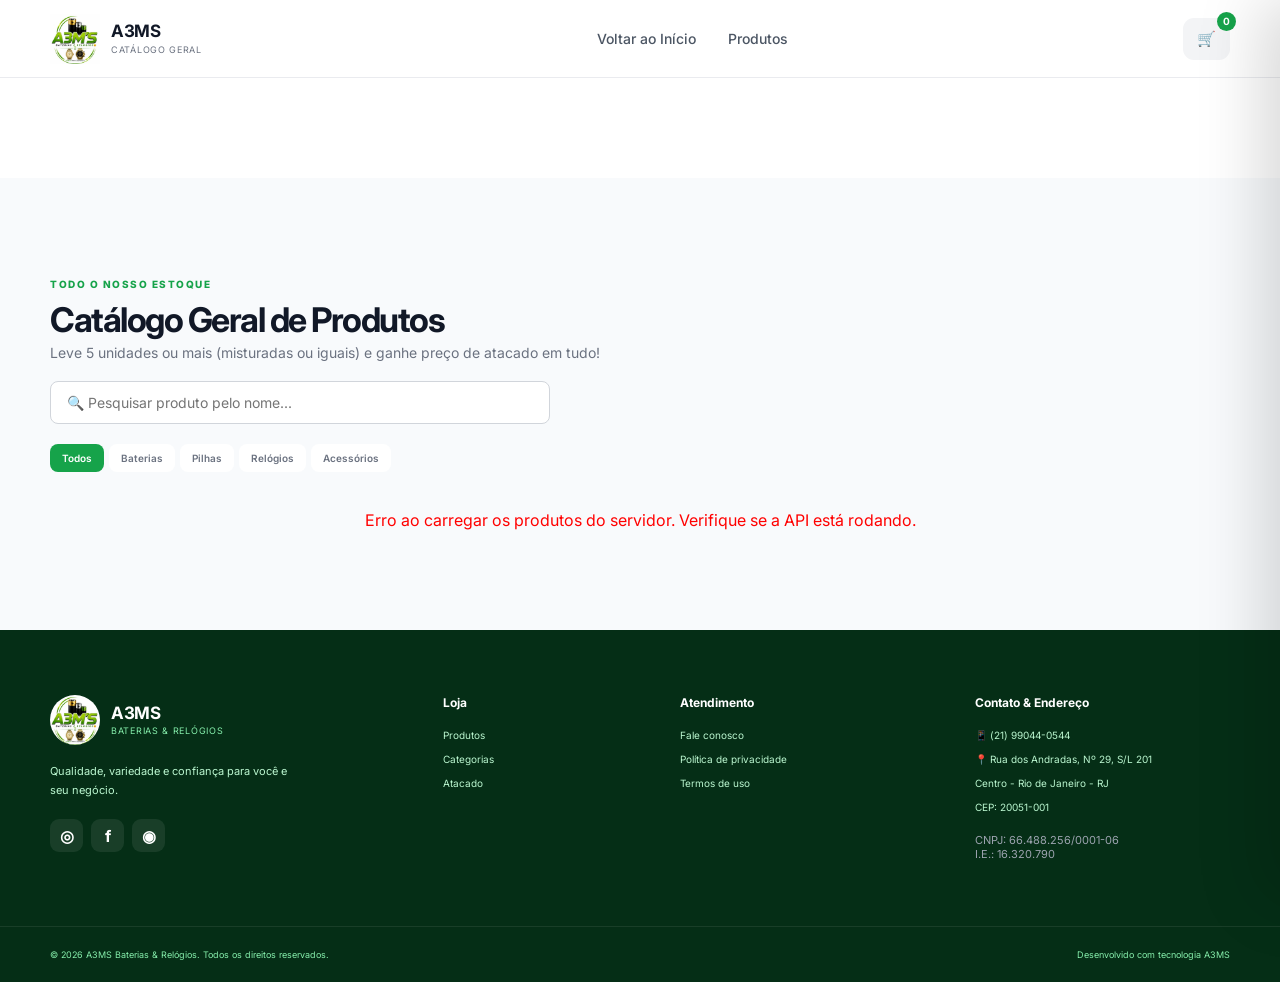
==== commit d1e311a4: "Add files via upload" ====
--- a/catalogo.html
+++ b/catalogo.html
@@ -23,7 +23,7 @@
         <div class="container header-content">
 
             <a href="index.html" class="logo">
-                <div class="logo-icon">A3</div>
+                <img src="imgGeral/logo.png" alt="" width="50px">
                 <div>
                     <strong>A3MS</strong>
                     <span>Catálogo Geral</span>
@@ -87,154 +87,6 @@
                 ======================================================== -->
                 <div class="products-grid" id="productsGrid">
 
-                    <!-- PRODUTO 1 -->
-                    <!-- PRODUTO 1 -->
-                    <article class="product-card" data-category="baterias" data-name="Cartela Bateria 364">
-                        <div class="product-image"
-                            style="position: relative; overflow: hidden; height: 200px; background: #f3f4f6;">
-                            <span class="product-tag"
-                                style="position: absolute; top: 10px; left: 10px; z-index: 2;">Destaque</span>
-
-                            <!-- IMAGEM REAL DA PASTA -->
-                            <img src="fotosProdutos/364.png" alt="Cartela Bateria 364"
-                                style="width: 100%; height: 100%; object-fit: cover; display: block;">
-
-                            <button class="quick-add" data-id="1" title="Adicionar">+</button>
-                        </div>
-                        <div class="product-info">
-                            <span class="product-category">Baterias</span>
-                            <h3>Cartela Bateria 364</h3>
-                            <p class="product-description">Bateria para relógios e pequenos eletrônicos.</p>
-                            <div class="product-bottom">
-                                <div class="price-container">
-                                    <div class="price-type">
-                                        <small>Varejo</small>
-                                        <div class="price-box">
-                                            <span class="price-card">Cartão: R$ 25,00</span>
-                                            <span class="price-pix">Pix: <strong>R$ 15,00</strong></span>
-                                        </div>
-                                    </div>
-                                    <div class="price-type">
-                                        <small>Atacado (5+ un)</small>
-                                        <div class="price-box">
-                                            <span class="price-card">Cartão: R$ 9,00</span>
-                                            <span class="price-pix">Pix: <strong>R$ 8,00</strong></span>
-                                        </div>
-                                    </div>
-                                </div>
-                                <button class="add-cart" data-id="1">Comprar</button>
-                            </div>
-                        </div>
-                    </article>
-
-                    <!-- PRODUTO 2 -->
-                    <article class="product-card" data-category="baterias" data-name="Cartela Bateria 377">
-                        <div class="product-image"
-                            style="position: relative; overflow: hidden; height: 200px; background: #f3f4f6;">
-                            <!-- IMAGEM REAL DA PASTA -->
-                            <img src="fotosProdutos/377.png" alt="Cartela Bateria 377"
-                                style="width: 100%; height: 100%; object-fit: cover; display: block;">
-
-                            <button class="quick-add" data-id="2" title="Adicionar">+</button>
-                        </div>
-                        <div class="product-info">
-                            <span class="product-category">Baterias</span>
-                            <h3>Cartela Bateria 377</h3>
-                            <p class="product-description">Bateria de alta qualidade para relógios.</p>
-                            <div class="product-bottom">
-                                <div class="price-container">
-                                    <div class="price-type">
-                                        <small>Varejo</small>
-                                        <div class="price-box">
-                                            <span class="price-card">Cartão: R$ 25,00</span>
-                                            <span class="price-pix">Pix: <strong>R$ 15,00</strong></span>
-                                        </div>
-                                    </div>
-                                    <div class="price-type">
-                                        <small>Atacado (5+ un)</small>
-                                        <div class="price-box">
-                                            <span class="price-card">Cartão: R$ 9,00</span>
-                                            <span class="price-pix">Pix: <strong>R$ 8,00</strong></span>
-                                        </div>
-                                    </div>
-                                </div>
-                                <button class="add-cart" data-id="2">Comprar</button>
-                            </div>
-                        </div>
-                    </article>
-
-                    <!-- PRODUTO 3 -->
-                    <article class="product-card" data-category="baterias" data-name="Pilha AAA Dura Cell">
-                        <div class="product-image"
-                            style="position: relative; overflow: hidden; height: 200px; background: #f3f4f6;">
-                            <!-- IMAGEM REAL DA PASTA -->
-                            <img src="fotosProdutos/duraaa.png" alt="Cartela Bateria 395"
-                                style="width: 100%; height: 100%; object-fit: cover; display: block;">
-
-                            <button class="quick-add" data-id="3" title="Adicionar">+</button>
-                        </div>
-                        <div class="product-info">
-                            <span class="product-category">Baterias</span>
-                            <h3>Pilha DuraCell AAA</h3>
-                            <p class="product-description">Bateria de alta performance.</p>
-                            <div class="product-bottom">
-                                <div class="price-container">
-                                    <div class="price-type">
-                                        <small>Varejo</small>
-                                        <div class="price-box">
-                                            <span class="price-card">Cartão: R$ 28,00</span>
-                                            <span class="price-pix">Pix: <strong>R$ 18,00</strong></span>
-                                        </div>
-                                    </div>
-                                    <div class="price-type">
-                                        <small>Atacado (5+ un)</small>
-                                        <div class="price-box">
-                                            <span class="price-card">Cartão: R$ 10,00</span>
-                                            <span class="price-pix">Pix: <strong>R$ 9,00</strong></span>
-                                        </div>
-                                    </div>
-                                </div>
-                                <button class="add-cart" data-id="3">Comprar</button>
-                            </div>
-                        </div>
-                    </article>
-
-                    <!-- PRODUTO 4 -->
-                    <article class="product-card" data-category="baterias" data-name="DuraCell AA">
-                        <div class="product-image"
-                            style="position: relative; overflow: hidden; height: 200px; background: #f3f4f6;">
-                            <!-- IMAGEM REAL DA PASTA -->
-                            <img src="fotosProdutos/duraa.png" alt="Cartela Bateria 2032"
-                                style="width: 100%; height: 100%; object-fit: cover; display: block;">
-
-                            <button class="quick-add" data-id="4" title="Adicionar">+</button>
-                        </div>
-                        <div class="product-info">
-                            <span class="product-category">Baterias</span>
-                            <h3>DuraCell AA</h3>
-                            <p class="product-description">Bateria moeda de lítio de longa duração.</p>
-                            <div class="product-bottom">
-                                <div class="price-container">
-                                    <div class="price-type">
-                                        <small>Varejo</small>
-                                        <div class="price-box">
-                                            <span class="price-card">Cartão: R$ 10,00</span>
-                                            <span class="price-pix">Pix: <strong>R$ 7,00</strong></span>
-                                        </div>
-                                    </div>
-                                    <div class="price-type">
-                                        <small>Atacado (5+ un)</small>
-                                        <div class="price-box">
-                                            <span class="price-card">Cartão: R$ 5,00</span>
-                                            <span class="price-pix">Pix: <strong>R$ 4,00</strong></span>
-                                        </div>
-                                    </div>
-                                </div>
-                                <button class="add-cart" data-id="4">Comprar</button>
-                            </div>
-                        </div>
-                    </article>
-
                 </div>
 
             </div>
@@ -252,7 +104,7 @@
 
                 <a href="#" class="logo footer-logo">
 
-                    <div class="logo-icon">A3</div>
+                    <img src="imgGeral/logo.png" alt="" width="50px" style="border-radius: 50%;">
 
                     <div>
                         <strong>A3MS</strong>
@@ -379,25 +231,69 @@
     <!-- SCRIPT PRINCIPAL E SCRIPT ESPECÍFICO DE BUSCA DO CATÁLOGO -->
     <script src="script.js"></script>
     <script>
-        // Script exclusivo para a barra de pesquisa do catálogo funcionar instantaneamente ao digitar
-        const catalogoSearch = document.getElementById('catalogoSearch');
-        if (catalogoSearch) {
-            catalogoSearch.addEventListener('input', (e) => {
-                const termo = e.target.value.toLowerCase().trim();
-                const cards = document.querySelectorAll('#productsGrid .product-card');
-
-                cards.forEach(card => {
-                    const nome = card.getAttribute('data-name').toLowerCase();
-                    const descricao = card.querySelector('.product-description').textContent.toLowerCase();
-
-                    if (nome.includes(termo) || descricao.includes(termo)) {
-                        card.style.display = 'flex';
-                    } else {
-                        card.style.display = 'none';
-                    }
+        // Função para carregar e exibir todos os produtos dinamicamente do backend
+        async function carregarProdutosCatalogo() {
+            try {
+                const response = await fetch('http://localhost:3000/api/products');
+                const products = await response.json();
+
+                const grid = document.getElementById('productsGrid');
+                if (!grid) return;
+
+                grid.innerHTML = '';
+
+                if (products.length === 0) {
+                    grid.innerHTML = '<p style="grid-column: 1/-1; text-align: center; color: #6b7280; padding: 40px;">Nenhum produto cadastrado no momento.</p>';
+                    return;
+                }
+
+                products.forEach(p => {
+                    // Normaliza a categoria para bater com os filtros (ex: "Baterias" vira "baterias")
+                    const catNormalized = (p.category || 'geral').toLowerCase();
+
+                    const card = document.createElement('article');
+                    card.className = 'product-card';
+                    card.setAttribute('data-category', catNormalized);
+                    card.setAttribute('data-name', p.name);
+
+                    card.innerHTML = `
+                        <div class="product-image-container">
+                            <img src="${p.image}" alt="${p.name}" class="product-image" loading="lazy" onerror="this.src='fotosProdutos/364.png'">
+                        </div>
+                        <div class="product-content">
+                            <span class="product-category">${p.category}</span>
+                            <h3 class="product-title">${p.name}</h3>
+                            <p class="product-description">Leve a partir de 5 unidades e pague preço de atacado.</p>
+                            
+                            <div class="product-prices">
+                                <div class="price-row">
+                                    <span class="price-label">Atacado (5+ un):</span>
+                                    <div>
+                                        <span class="price-value">Pix: R$ ${Number(p.wholesalePix || 0).toFixed(2).replace('.', ',')}</span>
+                                        <span class="price-sub">Cartão: R$ ${Number(p.wholesaleCard || 0).toFixed(2).replace('.', ',')}</span>
+                                    </div>
+                                </div>
+                                <div class="price-row">
+                                    <span class="price-label">Varejo (1 a 4 un):</span>
+                                    <div>
+                                        <span class="price-value">Pix: R$ ${Number(p.retailPix || 0).toFixed(2).replace('.', ',')}</span>
+                                        <span class="price-sub">Cartão: R$ ${Number(p.retailCard || 0).toFixed(2).replace('.', ',')}</span>
+                                    </div>
+                                </div>
+                            </div>
+
+                            <button class="add-to-cart-btn" onclick="addToCart(${p.id})">Adicionar ao Carrinho</button>
+                        </div>
+                    `;
+                    grid.appendChild(card);
                 });
-            });
+            } catch (error) {
+                console.error('Erro ao carregar produtos do catálogo:', error);
+            }
         }
+
+        // Executa a função assim que a página carregar
+        document.addEventListener('DOMContentLoaded', carregarProdutosCatalogo);
     </script>
 
 </body>
--- a/style.css
+++ b/style.css
@@ -482,7 +482,9 @@
 }
 
 @keyframes float {
-    0%, 100% {
+
+    0%,
+    100% {
         transform: translateY(0);
     }
 
@@ -966,7 +968,8 @@
     min-height: 420px;
     border-radius: 28px;
     overflow: hidden;
-    background: linear-gradient(120deg, #052e16, #14532d);
+    background-image: url(imgGeral/revendedro.png);
+    background-position: center left;
     color: white;
     display: grid;
     grid-template-columns: 1.2fr 0.8fr;
@@ -2026,4 +2029,175 @@
     .benefits-grid {
         grid-template-columns: 1fr;
     }
+}
+
+/* Correção de Responsividade do Banner Hero */
+.hero-banner-img {
+    width: 100%;
+    max-width: 650px;
+    height: auto;
+    object-fit: contain;
+    display: block;
+    margin: 0 auto;
+}
+
+/* Ajuste específico para telas menores */
+@media (max-width: 760px) {
+    .hero-visual {
+        height: auto;
+        min-height: 280px;
+        padding: 20px 0;
+    }
+
+    .hero-banner-img {
+        max-width: 100%;
+        width: 100%;
+    }
+}
+
+/* Esconde a imagem do banner em telas menores que 576px */
+@media (max-width: 760px) {
+    .hero-visual {
+        display: none;
+    }
+}
+
+/* Ajustes refinados para os cards do catálogo */
+.products-grid {
+    display: grid;
+    grid-template-columns: repeat(auto-fill, minmax(260px, 1fr));
+    gap: 24px;
+    margin-top: 30px;
+}
+
+.product-card {
+    background: #ffffff;
+    border: 1px solid #e5e7eb;
+    border-radius: 16px;
+    overflow: hidden;
+    display: flex;
+    flex-direction: column;
+    transition: all 0.25s ease;
+    box-shadow: 0 4px 20px rgba(0, 0, 0, 0.03);
+}
+
+.product-card:hover {
+    transform: translateY(-4px);
+    box-shadow: 0 12px 30px rgba(0, 0, 0, 0.08);
+    border-color: #d1d5db;
+}
+
+.product-image-container {
+    width: 100%;
+    height: 220px;
+    background: #f9fafb;
+    display: flex;
+    align-items: center;
+    justify-content: center;
+    padding: 15px;
+    border-bottom: 1px solid #f3f4f6;
+}
+
+.product-image {
+    max-width: 100%;
+    max-height: 100%;
+    object-fit: contain;
+}
+
+.product-content {
+    padding: 20px;
+    display: flex;
+    flex-direction: column;
+    flex: 1;
+}
+
+.product-category {
+    font-size: 11px;
+    font-weight: 700;
+    text-transform: uppercase;
+    color: #16a34a;
+    margin-bottom: 6px;
+    letter-spacing: 0.5px;
+}
+
+.product-title {
+    font-size: 16px;
+    font-weight: 700;
+    color: #111827;
+    margin-bottom: 6px;
+    line-height: 1.3;
+}
+
+.product-description {
+    font-size: 12px;
+    color: #6b7280;
+    margin-bottom: 16px;
+    line-height: 1.4;
+}
+
+/* Bloco de Preços Organizado */
+.product-prices {
+    background: #f9fafb;
+    border: 1px solid #f3f4f6;
+    border-radius: 12px;
+    padding: 12px;
+    margin-bottom: 20px;
+    margin-top: auto;
+}
+
+.price-row {
+    display: flex;
+    justify-content: space-between;
+    align-items: flex-start;
+    font-size: 12px;
+    margin-bottom: 8px;
+}
+
+.price-row:last-child {
+    margin-bottom: 0;
+    padding-top: 8px;
+    border-top: 1px dashed #e5e7eb;
+}
+
+.price-label {
+    font-weight: 600;
+    color: #374151;
+}
+
+.price-values-group {
+    text-align: right;
+}
+
+.price-main {
+    font-weight: 700;
+    color: #16a34a;
+    display: block;
+}
+
+.price-sub {
+    font-size: 11px;
+    color: #6b7280;
+    display: block;
+}
+
+/* Botão de Adicionar ao Carrinho */
+.add-to-cart-btn {
+    width: 100%;
+    background: #111827;
+    color: #ffffff;
+    border: none;
+    padding: 12px;
+    border-radius: 10px;
+    font-weight: 600;
+    font-size: 13px;
+    cursor: pointer;
+    transition: background 0.2s ease, transform 0.1s ease;
+}
+
+.add-to-cart-btn:hover {
+    background: #16a34a;
+}
+
+.add-to-cart-btn:active {
+    transform: scale(0.98);
 }
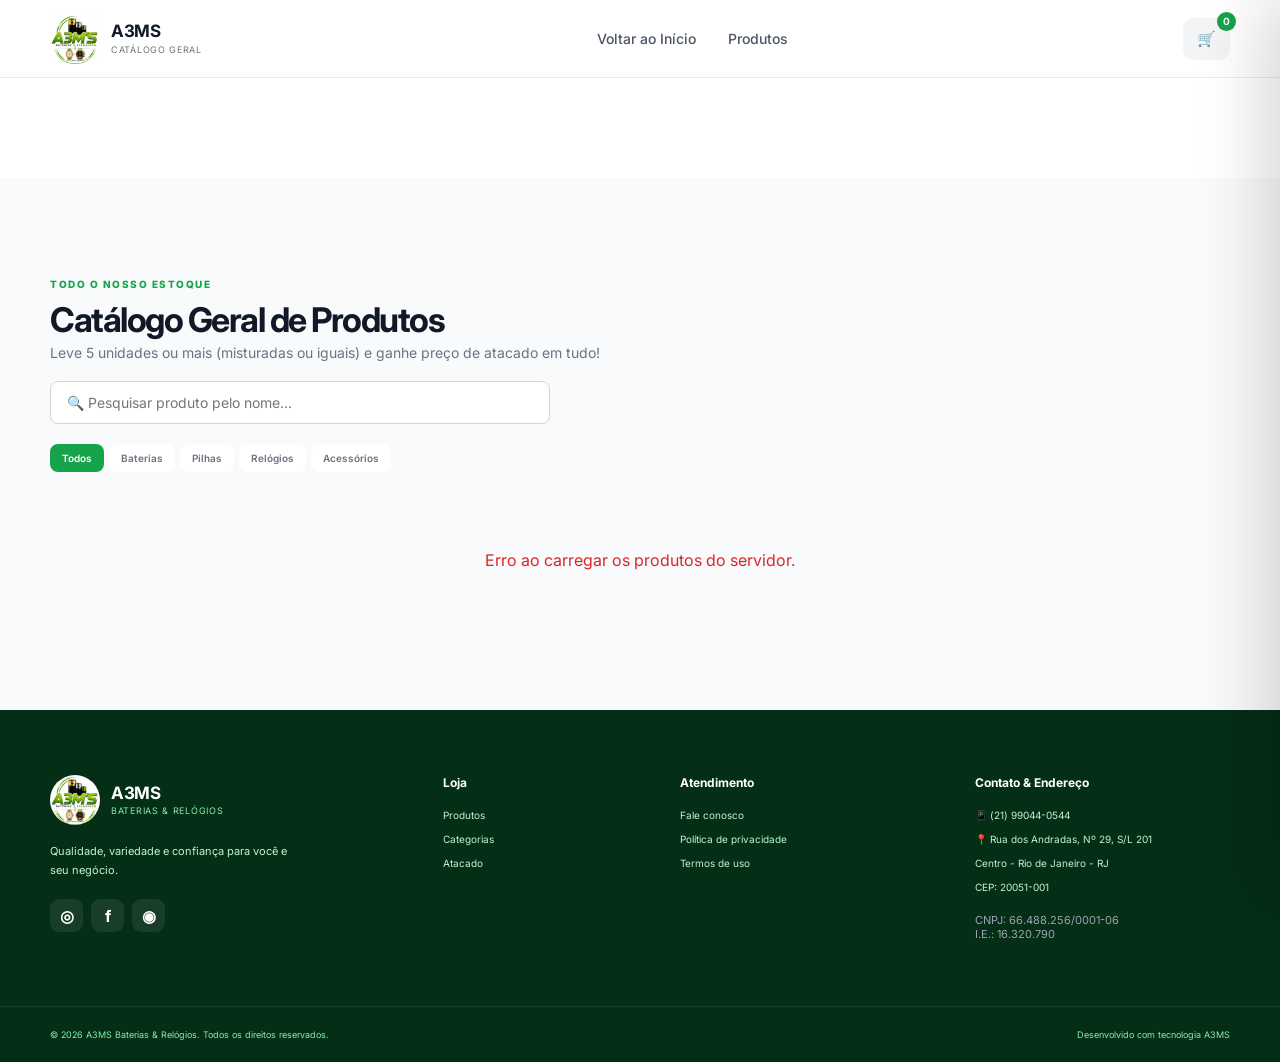
==== commit 6b11bf79: "Update catalogo.html" ====
--- a/catalogo.html
+++ b/catalogo.html
@@ -230,72 +230,615 @@
 
     <!-- SCRIPT PRINCIPAL E SCRIPT ESPECÍFICO DE BUSCA DO CATÁLOGO -->
     <script src="script.js"></script>
-    <script>
-        // Função para carregar e exibir todos os produtos dinamicamente do backend
-        async function carregarProdutosCatalogo() {
-            try {
-                const response = await fetch('http://localhost:3000/api/products');
-                const products = await response.json();
-
-                const grid = document.getElementById('productsGrid');
-                if (!grid) return;
-
-                grid.innerHTML = '';
-
-                if (products.length === 0) {
-                    grid.innerHTML = '<p style="grid-column: 1/-1; text-align: center; color: #6b7280; padding: 40px;">Nenhum produto cadastrado no momento.</p>';
-                    return;
-                }
-
-                products.forEach(p => {
-                    // Normaliza a categoria para bater com os filtros (ex: "Baterias" vira "baterias")
-                    const catNormalized = (p.category || 'geral').toLowerCase();
-
-                    const card = document.createElement('article');
-                    card.className = 'product-card';
-                    card.setAttribute('data-category', catNormalized);
-                    card.setAttribute('data-name', p.name);
-
-                    card.innerHTML = `
-                        <div class="product-image-container">
-                            <img src="${p.image}" alt="${p.name}" class="product-image" loading="lazy" onerror="this.src='fotosProdutos/364.png'">
-                        </div>
-                        <div class="product-content">
-                            <span class="product-category">${p.category}</span>
-                            <h3 class="product-title">${p.name}</h3>
-                            <p class="product-description">Leve a partir de 5 unidades e pague preço de atacado.</p>
-                            
-                            <div class="product-prices">
-                                <div class="price-row">
-                                    <span class="price-label">Atacado (5+ un):</span>
-                                    <div>
-                                        <span class="price-value">Pix: R$ ${Number(p.wholesalePix || 0).toFixed(2).replace('.', ',')}</span>
-                                        <span class="price-sub">Cartão: R$ ${Number(p.wholesaleCard || 0).toFixed(2).replace('.', ',')}</span>
-                                    </div>
-                                </div>
-                                <div class="price-row">
-                                    <span class="price-label">Varejo (1 a 4 un):</span>
-                                    <div>
-                                        <span class="price-value">Pix: R$ ${Number(p.retailPix || 0).toFixed(2).replace('.', ',')}</span>
-                                        <span class="price-sub">Cartão: R$ ${Number(p.retailCard || 0).toFixed(2).replace('.', ',')}</span>
-                                    </div>
-                                </div>
-                            </div>
-
-                            <button class="add-to-cart-btn" onclick="addToCart(${p.id})">Adicionar ao Carrinho</button>
-                        </div>
-                    `;
-                    grid.appendChild(card);
-                });
-            } catch (error) {
-                console.error('Erro ao carregar produtos do catálogo:', error);
+  <script>
+    let produtosCatalogo = [];
+    let paginaAtual = 1;
+    const produtosPorPagina = 8;
+
+    /* =========================================
+       CARREGAR PRODUTOS DA API
+    ========================================= */
+
+    async function carregarProdutosCatalogo() {
+
+        try {
+
+            const response = await fetch('http://localhost:3000/api/products');
+
+            if (!response.ok) {
+                throw new Error('Erro ao buscar produtos da API');
+            }
+
+            produtosCatalogo = await response.json();
+
+            paginaAtual = 1;
+
+            renderizarPaginaCatalogo();
+
+        } catch (error) {
+
+            console.error(
+                'Erro ao carregar produtos do catálogo:',
+                error
+            );
+
+            const grid = document.getElementById('productsGrid');
+
+            if (grid) {
+
+                grid.innerHTML = `
+                    <p style="
+                        grid-column: 1/-1;
+                        text-align: center;
+                        color: #dc2626;
+                        padding: 40px;
+                    ">
+                        Erro ao carregar os produtos do servidor.
+                    </p>
+                `;
             }
         }
-
-        // Executa a função assim que a página carregar
-        document.addEventListener('DOMContentLoaded', carregarProdutosCatalogo);
-    </script>
+    }
+
+
+    /* =========================================
+       RENDERIZAR PRODUTOS DA PÁGINA ATUAL
+    ========================================= */
+
+    function renderizarPaginaCatalogo() {
+
+        const grid = document.getElementById('productsGrid');
+
+        if (!grid) return;
+
+        grid.innerHTML = '';
+
+        if (produtosCatalogo.length === 0) {
+
+            grid.innerHTML = `
+                <p style="
+                    grid-column: 1/-1;
+                    text-align: center;
+                    color: #6b7280;
+                    padding: 40px;
+                ">
+                    Nenhum produto cadastrado no momento.
+                </p>
+            `;
+
+            renderizarPaginacao();
+
+            return;
+        }
+
+
+        /*
+         * Calcula quais produtos serão exibidos.
+         *
+         * Página 1 = produtos 0 até 7
+         * Página 2 = produtos 8 até 15
+         * Página 3 = produtos 16 até 23
+         */
+
+        const inicio = (paginaAtual - 1) * produtosPorPagina;
+        const fim = inicio + produtosPorPagina;
+
+        const produtosDaPagina = produtosCatalogo.slice(inicio, fim);
+
+
+        produtosDaPagina.forEach(p => {
+
+            const catNormalized =
+                (p.category || 'geral').toLowerCase();
+
+
+            const card = document.createElement('article');
+
+            card.className = 'product-card';
+
+            card.setAttribute(
+                'data-category',
+                catNormalized
+            );
+
+            card.setAttribute(
+                'data-name',
+                p.name
+            );
+
+
+            card.innerHTML = `
+
+                <div class="product-image-container">
+
+                    <img 
+                        src="${p.image}" 
+                        alt="${p.name}" 
+                        class="product-image" 
+                        loading="lazy"
+                        onerror="this.src='fotosProdutos/364.png'"
+                    >
+
+                </div>
+
+
+                <div class="product-content">
+
+                    <span class="product-category">
+                        ${p.category}
+                    </span>
+
+
+                    <h3 class="product-title">
+                        ${p.name}
+                    </h3>
+
+
+                    <p class="product-description">
+                        Os preços podem sofrer alterações de acordo com o tamanho ou litragem do produto.
+                    </p>
+
+
+                    <div class="product-prices">
+
+                        <!-- ATACADO -->
+
+                        <div class="price-row">
+
+                            <span class="price-label">
+                                Atacado (5+ un) — A partir de:
+                            </span>
+
+                            <div>
+
+                                <span class="price-value">
+                                    Pix: R$ ${Number(p.wholesalePix || 0)
+                                        .toFixed(2)
+                                        .replace('.', ',')}
+                                </span>
+
+                                <span class="price-sub">
+                                    Cartão: R$ ${Number(p.wholesaleCard || 0)
+                                        .toFixed(2)
+                                        .replace('.', ',')}
+                                </span>
+
+                            </div>
+
+                        </div>
+
+
+                        <!-- VAREJO -->
+
+                        <div class="price-row">
+
+                            <span class="price-label">
+                                Varejo — A partir de:
+                            </span>
+
+                            <div>
+
+                                <span class="price-value">
+                                    Pix: R$ ${Number(p.retailPix || 0)
+                                        .toFixed(2)
+                                        .replace('.', ',')}
+                                </span>
+
+                                <span class="price-sub">
+                                    Cartão: R$ ${Number(p.retailCard || 0)
+                                        .toFixed(2)
+                                        .replace('.', ',')}
+                                </span>
+
+                            </div>
+
+                        </div>
+
+                    </div>
+
+
+                    <button 
+                        class="add-to-cart-btn"
+                        onclick="addToCart(${p.id})"
+                    >
+                        Adicionar ao Carrinho
+                    </button>
+
+                </div>
+            `;
+
+
+            grid.appendChild(card);
+
+        });
+
+
+        renderizarPaginacao();
+
+        aplicarFiltroAtual();
+
+    }
+
+
+    /* =========================================
+       PAGINAÇÃO
+    ========================================= */
+
+    function renderizarPaginacao() {
+
+        let paginacao =
+            document.getElementById('catalogoPagination');
+
+
+        /*
+         * Se ainda não existir o elemento,
+         * cria automaticamente abaixo dos produtos.
+         */
+
+        if (!paginacao) {
+
+            paginacao = document.createElement('div');
+
+            paginacao.id = 'catalogoPagination';
+
+            paginacao.style.cssText = `
+                display: flex;
+                justify-content: center;
+                align-items: center;
+                gap: 8px;
+                margin: 40px 0 20px;
+                flex-wrap: wrap;
+            `;
+
+            const grid =
+                document.getElementById('productsGrid');
+
+            if (grid) {
+                grid.parentNode.insertBefore(
+                    paginacao,
+                    grid.nextSibling
+                );
+            }
+        }
+
+
+        paginacao.innerHTML = '';
+
+
+        const totalPaginas =
+            Math.ceil(
+                produtosCatalogo.length /
+                produtosPorPagina
+            );
+
+
+        /*
+         * Se houver somente uma página,
+         * não mostra os botões.
+         */
+
+        if (totalPaginas <= 1) {
+            return;
+        }
+
+
+        /* BOTÃO ANTERIOR */
+
+        const anterior =
+            document.createElement('button');
+
+        anterior.textContent = '← Anterior';
+
+        anterior.disabled =
+            paginaAtual === 1;
+
+        anterior.style.cssText = `
+            padding: 9px 14px;
+            border: 1px solid #d1d5db;
+            border-radius: 7px;
+            background: #fff;
+            color: #374151;
+            cursor: ${paginaAtual === 1
+                ? 'not-allowed'
+                : 'pointer'};
+            font-weight: 600;
+        `;
+
+        anterior.onclick = () => {
+
+            if (paginaAtual > 1) {
+
+                paginaAtual--;
+
+                renderizarPaginaCatalogo();
+
+                window.scrollTo({
+                    top: document
+                        .getElementById('produtos')
+                        .offsetTop - 80,
+                    behavior: 'smooth'
+                });
+            }
+        };
+
+        paginacao.appendChild(anterior);
+
+
+        /* NÚMEROS DAS PÁGINAS */
+
+        for (
+            let i = 1;
+            i <= totalPaginas;
+            i++
+        ) {
+
+            const botao =
+                document.createElement('button');
+
+            botao.textContent = i;
+
+            const paginaAtiva =
+                i === paginaAtual;
+
+
+            botao.style.cssText = `
+                min-width: 38px;
+                height: 38px;
+                padding: 0 10px;
+                border: 1px solid ${paginaAtiva
+                    ? '#16a34a'
+                    : '#d1d5db'};
+                border-radius: 7px;
+                background: ${paginaAtiva
+                    ? '#16a34a'
+                    : '#fff'};
+                color: ${paginaAtiva
+                    ? '#fff'
+                    : '#374151'};
+                cursor: pointer;
+                font-weight: 700;
+            `;
+
+
+            botao.onclick = () => {
+
+                paginaAtual = i;
+
+                renderizarPaginaCatalogo();
+
+                window.scrollTo({
+                    top: document
+                        .getElementById('produtos')
+                        .offsetTop - 80,
+                    behavior: 'smooth'
+                });
+
+            };
+
+
+            paginacao.appendChild(botao);
+
+        }
+
+
+        /* BOTÃO PRÓXIMA */
+
+        const proxima =
+            document.createElement('button');
+
+        proxima.textContent = 'Próxima →';
+
+        proxima.disabled =
+            paginaAtual === totalPaginas;
+
+        proxima.style.cssText = `
+            padding: 9px 14px;
+            border: 1px solid #d1d5db;
+            border-radius: 7px;
+            background: #fff;
+            color: #374151;
+            cursor: ${paginaAtual === totalPaginas
+                ? 'not-allowed'
+                : 'pointer'};
+            font-weight: 600;
+        `;
+
+
+        proxima.onclick = () => {
+
+            if (paginaAtual < totalPaginas) {
+
+                paginaAtual++;
+
+                renderizarPaginaCatalogo();
+
+                window.scrollTo({
+                    top: document
+                        .getElementById('produtos')
+                        .offsetTop - 80,
+                    behavior: 'smooth'
+                });
+
+            }
+
+        };
+
+
+        paginacao.appendChild(proxima);
+
+
+        /* INFORMAÇÃO DA PÁGINA */
+
+        const info =
+            document.createElement('span');
+
+        info.textContent =
+            `Página ${paginaAtual} de ${totalPaginas}`;
+
+        info.style.cssText = `
+            width: 100%;
+            text-align: center;
+            margin-top: 8px;
+            font-size: 12px;
+            color: #6b7280;
+        `;
+
+        paginacao.appendChild(info);
+
+    }
+
+
+    /* =========================================
+       FILTRO DE CATEGORIA
+    ========================================= */
+
+    let categoriaSelecionada = 'todos';
+
+
+    function aplicarFiltroAtual() {
+
+        const cards =
+            document.querySelectorAll(
+                '#productsGrid .product-card'
+            );
+
+
+        cards.forEach(card => {
+
+            const categoria =
+                card.dataset.category;
+
+
+            if (
+                categoriaSelecionada === 'todos' ||
+                categoria === categoriaSelecionada
+            ) {
+
+                card.style.display = '';
+
+            } else {
+
+                card.style.display = 'none';
+
+            }
+
+        });
+
+    }
+
+
+    document.addEventListener('click', event => {
+
+        const filterBtn =
+            event.target.closest('.filter');
+
+        if (!filterBtn) return;
+
+
+        document
+            .querySelectorAll('.filter')
+            .forEach(btn =>
+                btn.classList.remove('active')
+            );
+
+
+        filterBtn.classList.add('active');
+
+
+        categoriaSelecionada =
+            filterBtn.dataset.filter;
+
+
+        aplicarFiltroAtual();
+
+    });
+
+
+    /* =========================================
+       PESQUISA
+    ========================================= */
+
+    const campoBusca =
+        document.getElementById('catalogoSearch');
+
+
+    if (campoBusca) {
+
+        campoBusca.addEventListener(
+            'input',
+            function () {
+
+                const busca =
+                    this.value
+                        .toLowerCase()
+                        .trim();
+
+
+                const cards =
+                    document.querySelectorAll(
+                        '#productsGrid .product-card'
+                    );
+
+
+                cards.forEach(card => {
+
+                    const nome =
+                        (
+                            card.dataset.name ||
+                            ''
+                        ).toLowerCase();
+
+
+                    const categoria =
+                        card.dataset.category;
+
+
+                    const encontrouNome =
+                        nome.includes(busca);
+
+
+                    const encontrouCategoria =
+                        categoria.includes(busca);
+
+
+                    const passouFiltroCategoria =
+                        categoriaSelecionada === 'todos' ||
+                        categoria === categoriaSelecionada;
+
+
+                    if (
+                        (encontrouNome ||
+                            encontrouCategoria) &&
+                        passouFiltroCategoria
+                    ) {
+
+                        card.style.display = '';
+
+                    } else {
+
+                        card.style.display = 'none';
+
+                    }
+
+                });
+
+            }
+        );
+
+    }
+
+
+    /* =========================================
+       INICIALIZAÇÃO
+    ========================================= */
+
+    document.addEventListener(
+        'DOMContentLoaded',
+        carregarProdutosCatalogo
+    );
+
+</script>
 
 </body>
 
-</html>+</html>
